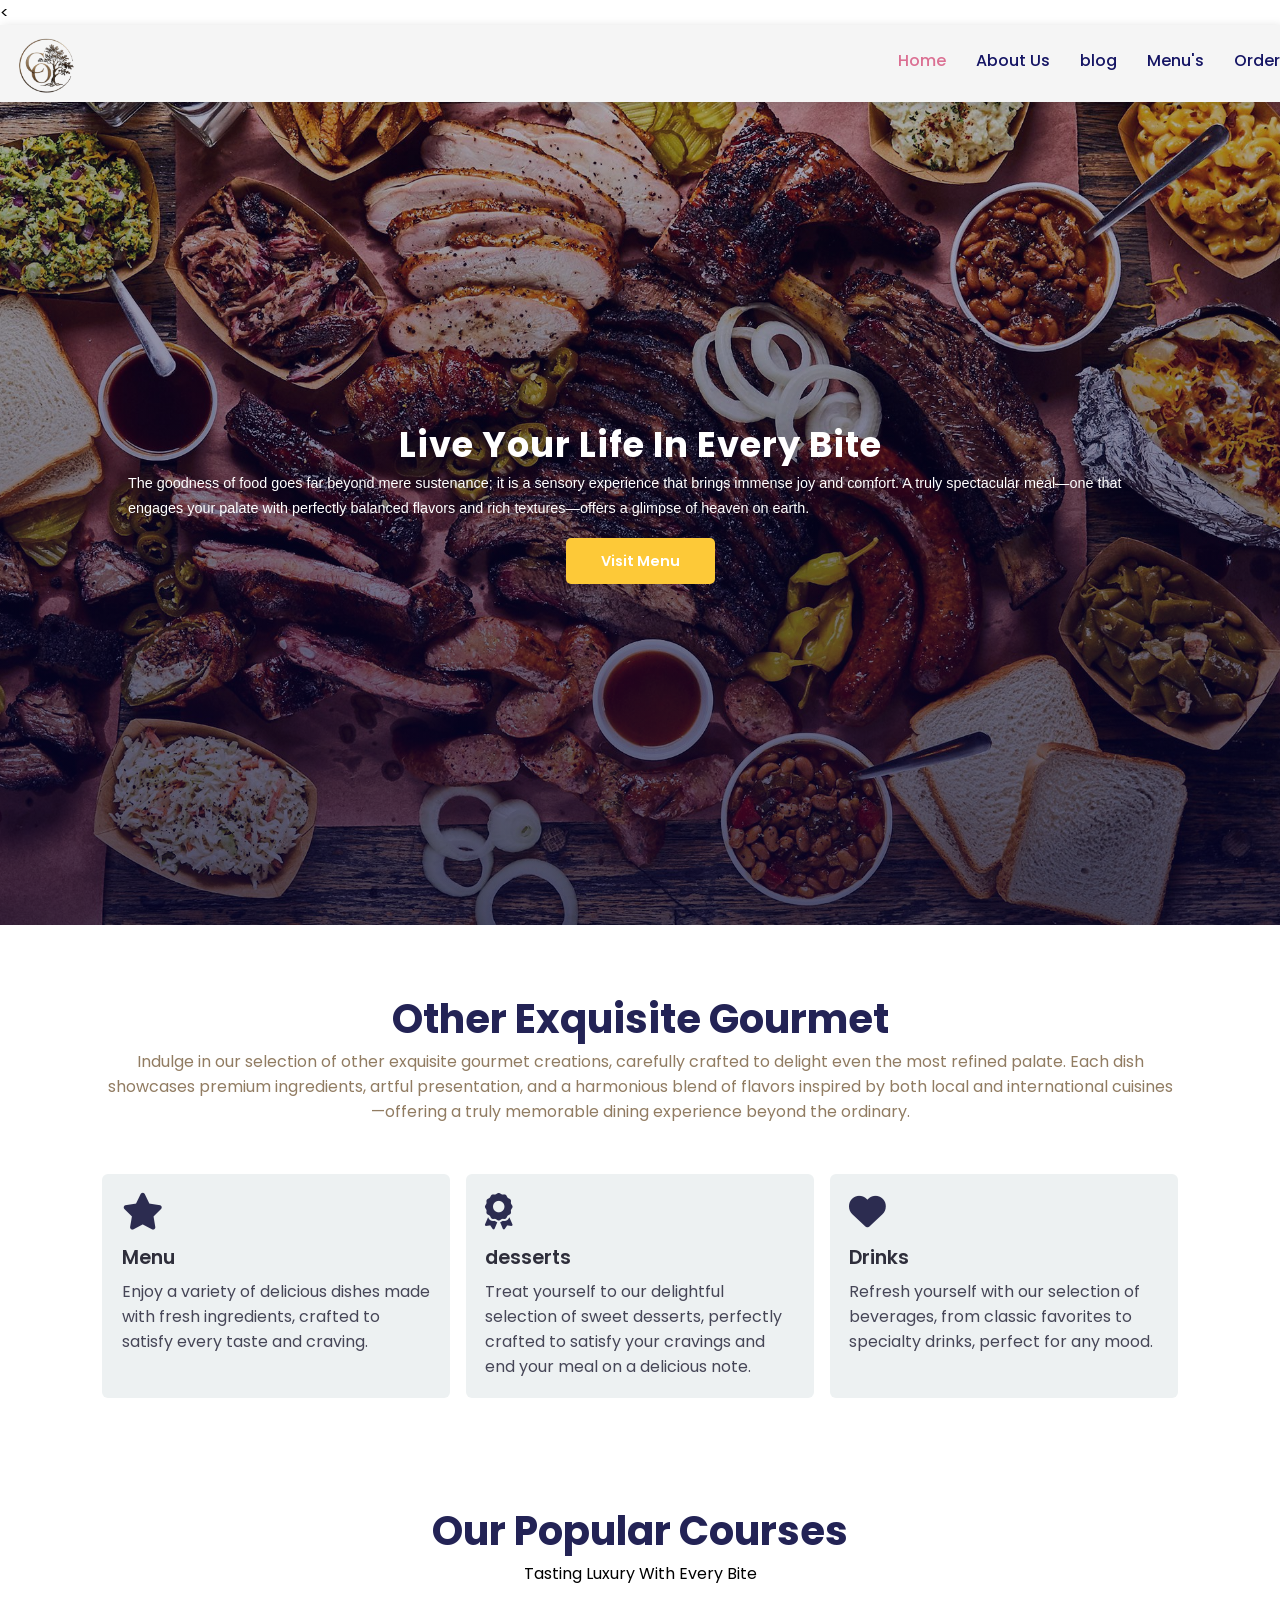
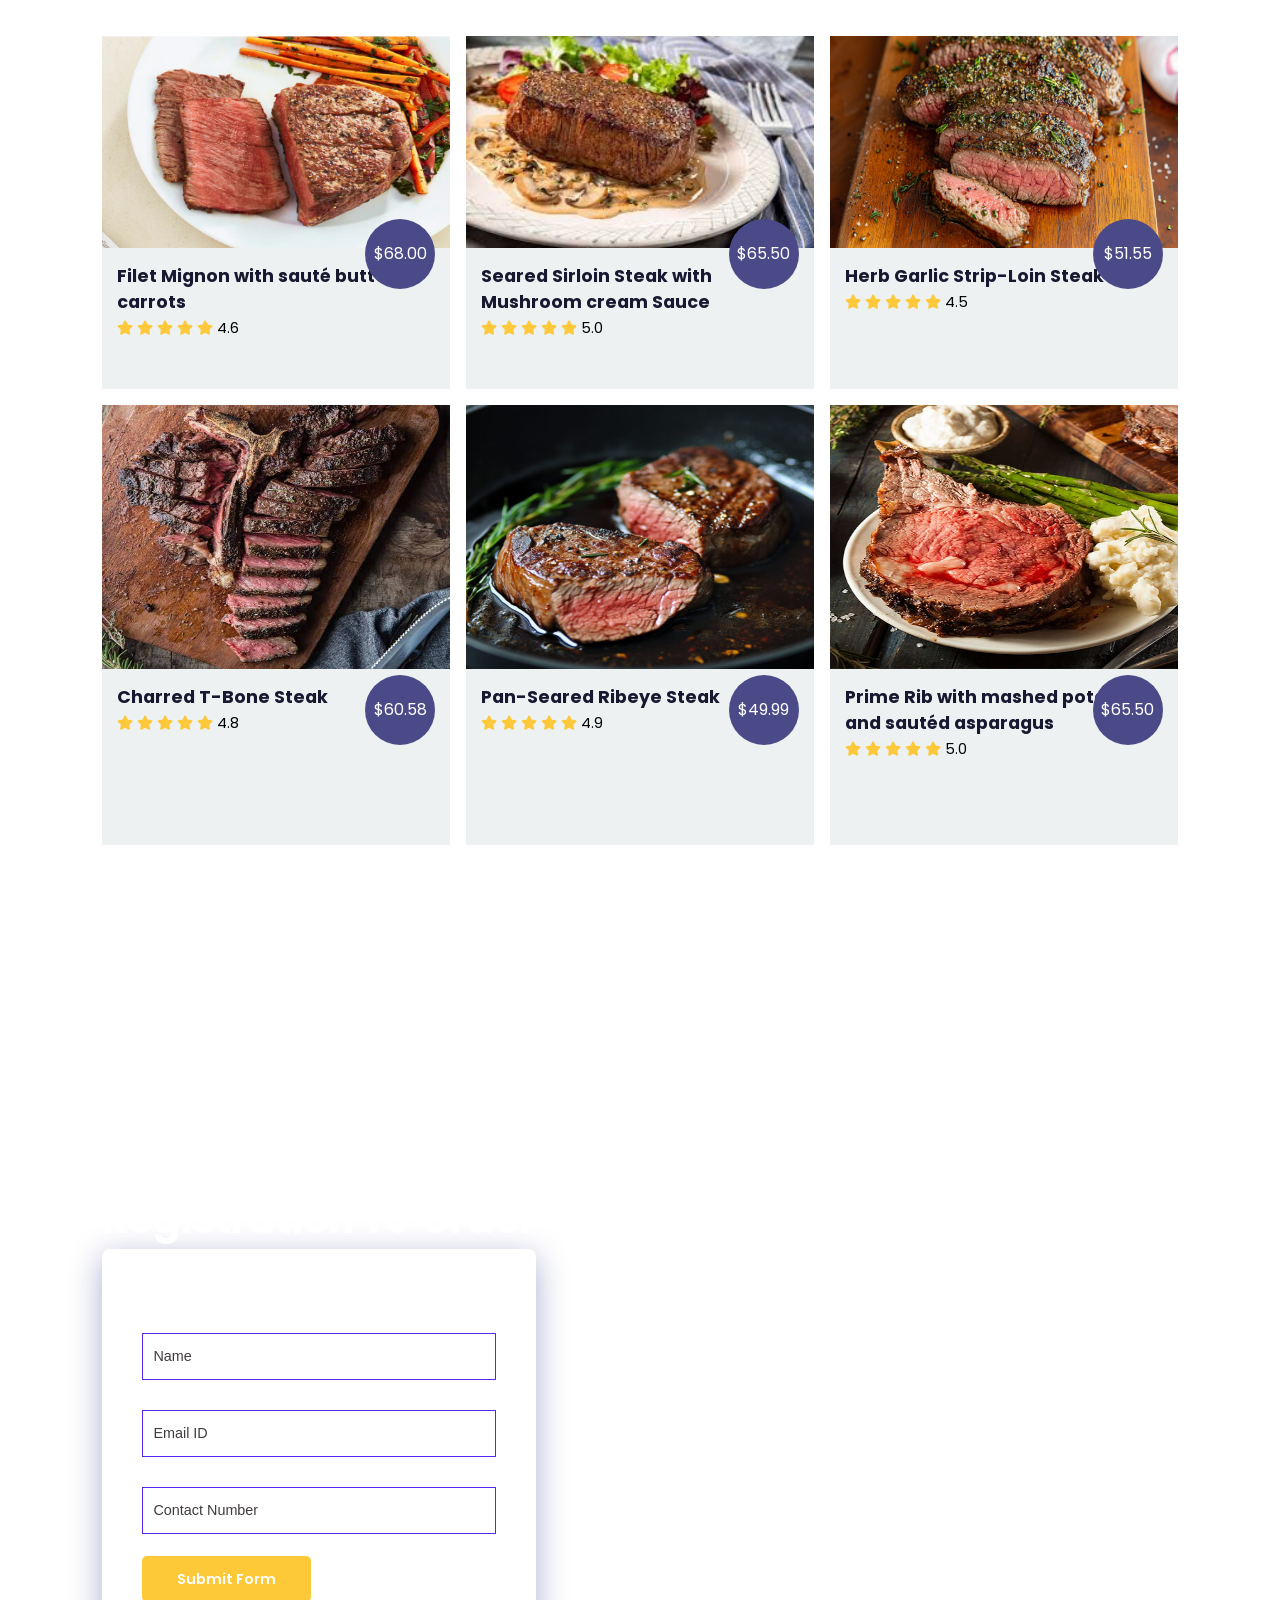
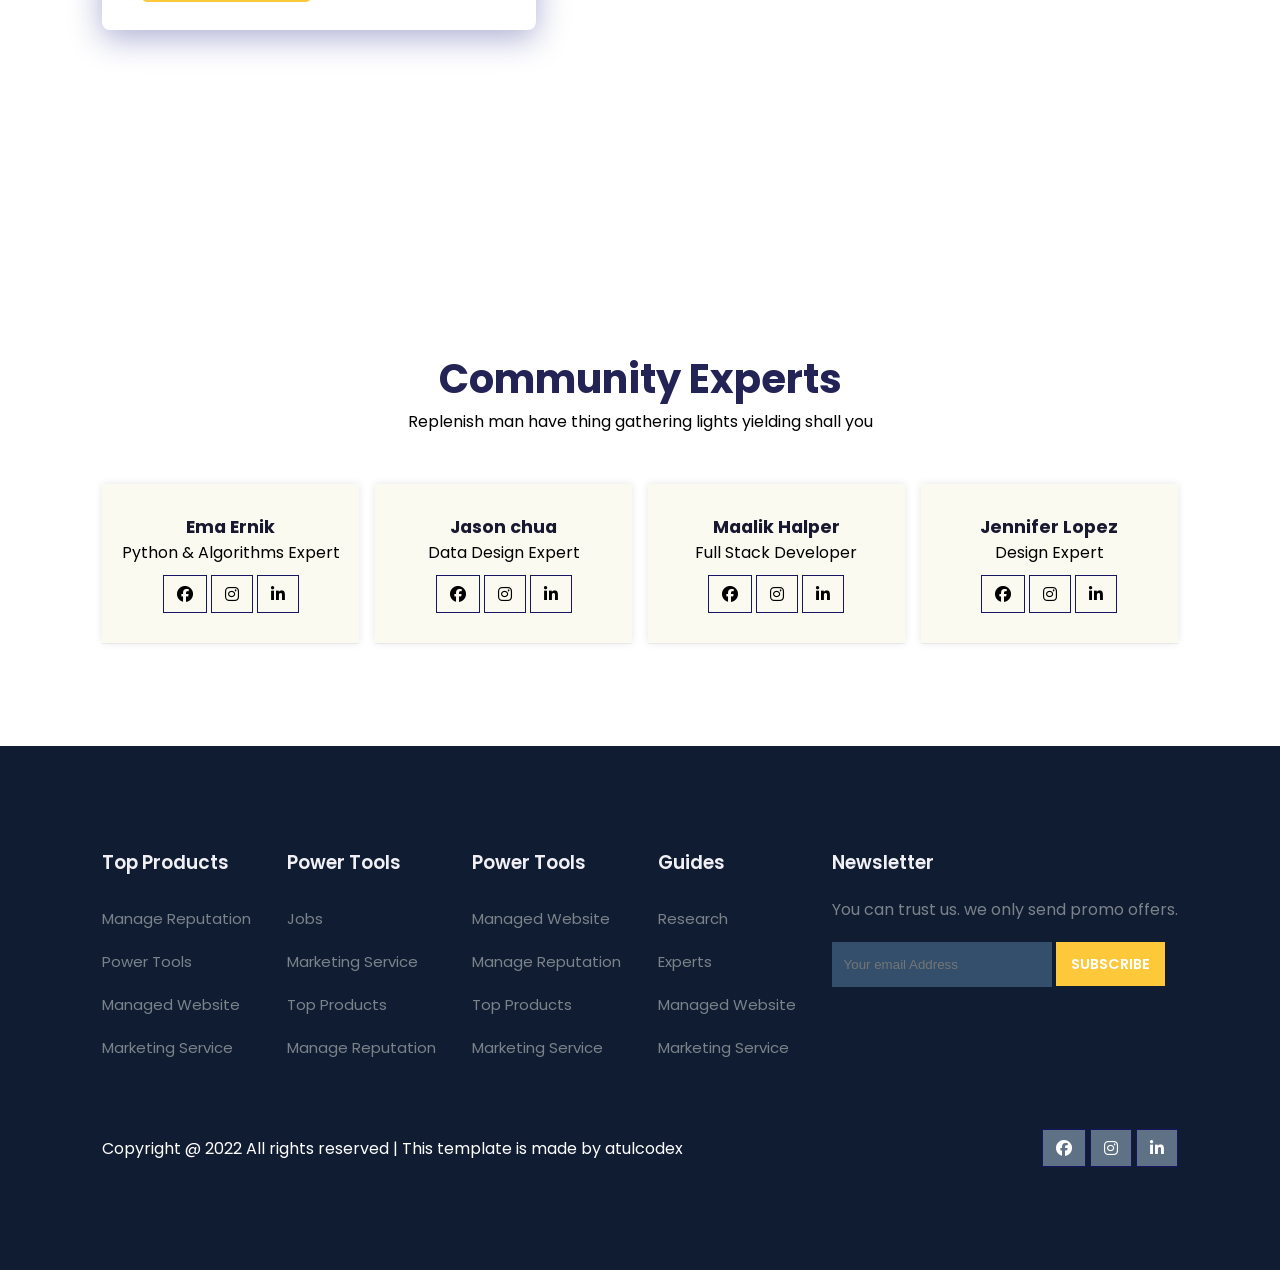
==== index.html @ 333b1bc9 "Add files via upload" ====
<<!DOCTYPE html>
<html lang="en">
<head>
	<meta charset="UTF-8">
	<meta name="viewport" content="width=device-width, initial-scale=1.0">
	<title>Education Website Template</title>

	<!-- font Awesome CDN link -->
	<link rel="stylesheet" href="https://cdnjs.cloudflare.com/ajax/libs/font-awesome/6.1.1/css/all.min.css" />

	<!-- External CSS -->
	<link rel="stylesheet" href="style.css">

	<!-- JQuery CDN link -->
	<script src="https://code.jquery.com/jquery-3.6.0.min.js" integrity="sha256-/xUj+3OJU5yExlq6GSYGSHk7tPXikynS7ogEvDej/m4=" crossorigin="anonymous"></script>
</head>
<body>
	<!-- Navigation start -->
	<header>
	<nav>
		<img src="img/Designer-removebg-preview.png" class="logo" alt="">

		<div class="navigation">
			<ul>
				<i id="menu-close" class="fas fa-times"></i>
				<li><a href="index.html" class="active">Home</a></li>
				<li><a href="aboutus.html">About Us</a></li>
				<li><a href="blog.html">blog</a></li>
				<li><a href="Menu's.html">Menu's</a></li>
				<li><a href="Order.html">Order</a></li>
			</ul>

			<img src="img/menu.png" id="menu-btn" alt="">
		</div>
	</nav>
	<!-- Navigation ends -->
	</header>

	<!-- Hero section starts from here -->
	<section id="home">
		<h2>
			Live Your Life In Every Bite
		</h2>
		<p>
			The goodness of food goes far beyond mere sustenance; it is a sensory experience that brings immense joy and comfort. A truly spectacular meal—one that engages your palate with perfectly balanced flavors and rich textures—offers a glimpse of heaven on earth.
		</p>
		<div class="btn">
			<a href="#" class="yellow">Visit Menu</a>
		</div>
	</section>
	<!-- Hero section ends from here -->


	<!-- Features section starts from here -->
	<section id="features">
		<h1>Other Exquisite Gourmet</h1>
		<p>Indulge in our selection of other exquisite gourmet creations, carefully crafted to delight even the most refined palate. Each dish showcases premium ingredients, artful presentation, and a harmonious blend of flavors inspired by both local and international cuisines—offering a truly memorable dining experience beyond the ordinary.</p>
		

		<div class="fea-base">
			<div class="fea-box">
				<i class="fas fa-star"></i>
				<h3>Menu</h3>
				<p>
					Enjoy a variety of delicious dishes made with fresh ingredients, crafted to satisfy every taste and craving.
				</p>
			</div>

			<div class="fea-box">
				<i class="fas fa-award"></i>
				<h3>desserts</h3>
				<p>
					Treat yourself to our delightful selection of sweet desserts, perfectly crafted to satisfy your cravings and end your meal on a delicious note.
				</p>
			</div>

			<div class="fea-box">
				<i class="fas fa-heart"></i>
				<h3>Drinks</h3>
				<p>
					Refresh yourself with our selection of beverages, from classic favorites to specialty drinks, perfect for any mood.
				</p>
			</div>
		</div>
	</section>
	<!-- Features section ends from here -->


	<!-- Courses section starts from here -->
	<section id="course">
		<h1>Our Popular Courses</h1>
		<p>Tasting Luxury With Every Bite</p>

		<div class="course-box">
			<div class="courses">
				<img src="img/steak-tomahawk-d-optimized.webp" alt="">
				<div class="details">
					
					<h6>Filet Mignon with sauté butter carrots</h6>

					<div class="star">
						<i class="fa-solid fa-star"></i>
						<i class="fa-solid fa-star"></i>
						<i class="fa-solid fa-star"></i>
						<i class="fa-solid fa-star"></i>
						<i class="fa-solid fa-star"></i>

						<span>4.6</span>
					</div>
				</div>
				<div class="cost">$68.00</div>
			</div>

			<div class="courses">
				<img src="img/Seared Sirloin Steak With mushroom Cream Sauce.jpg" alt="">
				<div class="details">
					
					<h6>Seared Sirloin Steak with Mushroom cream Sauce </h6>

					<div class="star">
						<i class="fa-solid fa-star"></i>
						<i class="fa-solid fa-star"></i>
						<i class="fa-solid fa-star"></i>
						<i class="fa-solid fa-star"></i>
						<i class="fa-solid fa-star"></i>

						<span>5.0</span>
					</div>
				</div>
				<div class="cost">$65.50</div>
			</div>

			<div class="courses">
				<img src="img/Herb-Garlic-Strip-Loin-Steaks-1.jpg" alt="">
				<div class="details">
					
					<h6>Herb Garlic Strip-Loin Steak</h6>

					<div class="star">
						<i class="fa-solid fa-star"></i>
						<i class="fa-solid fa-star"></i>
						<i class="fa-solid fa-star"></i>
						<i class="fa-solid fa-star"></i>
						<i class="fa-solid fa-star"></i>

						<span>4.5</span>
					</div>
				</div>
				<div class="cost">$51.55</div>
			</div>

			<div class="courses">
				<img src="img/t bone.jpg" alt="">
				<div class="details">
					
					<h6>Charred T-Bone Steak</h6>

					<div class="star">
						<i class="fa-solid fa-star"></i>
						<i class="fa-solid fa-star"></i>
						<i class="fa-solid fa-star"></i>
						<i class="fa-solid fa-star"></i>
						<i class="fa-solid fa-star"></i>

						<span>4.8</span>
					</div>
				</div>
				<div class="cost">$60.58</div>
			</div>

			<div class="courses">
				<img src="img/Perfect-Pan-Seared-Ribeye-Steak-500x500.jpg" alt="">
				<div class="details">
					
					<h6>Pan-Seared Ribeye Steak</h6>

					<div class="star">
						<i class="fa-solid fa-star"></i>
						<i class="fa-solid fa-star"></i>
						<i class="fa-solid fa-star"></i>
						<i class="fa-solid fa-star"></i>
						<i class="fa-solid fa-star"></i>

						<span>4.9</span>
					</div>
				</div>
				<div class="cost">$49.99</div>
			</div>

			<div class="courses">
				<img src="img/prime-rib.webp" alt="">
				<div class="details">

					<h6>Prime Rib with mashed potato and sautéd asparagus</h6>

					<div class="star">
						<i class="fa-solid fa-star"></i>
						<i class="fa-solid fa-star"></i>
						<i class="fa-solid fa-star"></i>
						<i class="fa-solid fa-star"></i>
						<i class="fa-solid fa-star"></i>

						<span>5.0</span>
					</div>
				</div>
				<div class="cost">$65.50</div>
			</div>
		</div>
	</section>
	<!-- Courses section ends from here -->


	<!-- Registration section starts from here -->
	<section id="registration">
		<div class="reminder">
			<p>Get Delicious Food At Your Doorstep</p>
			<h1>Registration To Order</h1>

			

		<div class="form">
			<h3>Create Your Account</h3>

			<input type="text" placeholder="Name" name="" id="">
			<input type="email" placeholder="Email ID" name="" id="">
			<input type="text" placeholder="Contact Number" name="" id="">

			<div class="btn">
				<a href="#" class="yellow">Submit Form</a>
			</div>
		</div>
	</section>
	<!-- Registration section ends from here -->


	<!-- Experts section starts from here -->
	<section id="experts">
		<h1>Community Experts</h1>
		<p>Replenish man have thing gathering lights yielding shall you</p>
		<div class="expert-box">
			<div class="profile">
				<img src="img/pro1.webp" alt="">
				<h6>Ema Ernik</h6>
				<p>Python & Algorithms Expert</p>
				<div class="pro-links">
					<i class="fab fa-facebook"></i>
					<i class="fab fa-instagram"></i>
					<i class="fab fa-linkedin-in"></i>
				</div>
			</div>

			<div class="profile">
				<img src="img/pro2.webp" alt="">
				<h6>Jason chua</h6>
				<p>Data Design Expert</p>
				<div class="pro-links">
					<i class="fab fa-facebook"></i>
					<i class="fab fa-instagram"></i>
					<i class="fab fa-linkedin-in"></i>
				</div>
			</div>

			<div class="profile">
				<img src="img/pro3.webp" alt="">
				<h6>Maalik Halper</h6>
				<p>Full Stack Developer</p>
				<div class="pro-links">
					<i class="fab fa-facebook"></i>
					<i class="fab fa-instagram"></i>
					<i class="fab fa-linkedin-in"></i>
				</div>
			</div>

			<div class="profile">
				<img src="img/pro4.webp" alt="">
				<h6>Jennifer Lopez</h6>
				<p>Design Expert</p>
				<div class="pro-links">
					<i class="fab fa-facebook"></i>
					<i class="fab fa-instagram"></i>
					<i class="fab fa-linkedin-in"></i>
				</div>
			</div>
		</div>
	</section>
	<!-- Experts section ends from here -->

	<!-- Footer section starts from here -->
	<footer>
		<div class="footer-col">
			<h3>Top Products</h3>
			<li>Manage Reputation</li>
			<li>Power Tools</li>
			<li>Managed Website</li>
			<li>Marketing Service</li>
		</div>

		<div class="footer-col">
			<h3>Power Tools</h3>
			<li>Jobs</li>
			<li>Marketing Service</li>
			<li>Top Products</li>
			<li>Manage Reputation</li>
		</div>

		<div class="footer-col">
			<h3>Power Tools</h3>
			<li>Managed Website</li>
			<li>Manage Reputation</li>
			<li>Top Products</li>
			<li>Marketing Service</li>
		</div>

		<div class="footer-col">
			<h3>Guides</h3>
			<li>Research</li>
			<li>Experts</li>
			<li>Managed Website</li>
			<li>Marketing Service</li>
		</div>

		<div class="footer-col">
			<h3>Newsletter</h3>
			<p>You can trust us. we only send promo offers.</p>

			<div class="subscribe">
				<input type="email" placeholder="Your email Address">
				<a href="#" class="yellow">SUBSCRIBE</a>
			</div>
		</div>

		<div class="copyright">
			<p>
				Copyright @ 2022 All rights reserved | This template is made by <a href="https://atulcodex.com" target="_blank">atulcodex</a>
			</p>
			<div class="pro-links">
				<i class="fab fa-facebook"></i>
				<i class="fab fa-instagram"></i>
				<i class="fab fa-linkedin-in"></i>
			</div>
		</div>
	</footer>
	<!-- Footer section ends from here -->

	<script>
		// Show menu links on burger click
		$('#menu-btn').click(function(){
			$('nav .navigation ul').addClass('active')
		});

		// Hide navbar on click function
		$('#menu-close').click(function(){
			$('nav .navigation ul').removeClass('active')
		});
	</script>
</body>
</html>
---- style.css ----
@import url('https://fonts.googleapis.com/css2?family=Inter:wght@100;200;300;400;500&family=Poppins:ital,wght@0,100;0,200;0,300;0,400;0,500;0,600;0,700;0,800;0,900;1,700;1,800;1,900&display=swap');

*
{
	margin: 0;
	padding: 0;
	box-sizing: border-box;
}

body
{
	font-family: 'Poppins', sans-serif;
}

h1
{
	font-size: 2.5rem;
	font-weight: 700;
	color: rgb(35, 35, 85);
}

span
{
	font-size: .9rem;
}

h6
{
	font-size: 1.1rem;
	color: rgb(24, 24, 49);
}


/*------------- Navigation style start ------------*/
nav
{
	position: fixed;
	width: 100%;
	background-color: whitesmoke;
	display: flex;
	justify-content: space-between;
	align-items: center;
	padding-bottom: 0.5%;
	box-shadow: 2px 2px 10px rgba(0, 0, 0, 0.15);
	z-index: 1;
}

nav .logo
{
	width: 90px;
	cursor: pointer;
}

nav .navigation
{
	display: flex;
}

#menu-btn
{
	width: 30px;
	height: 30px;
	display: none;
}

#menu-close
{
	display: none;
}

nav .navigation ul
{
	display: flex;
	justify-content: flex-end;
	align-items: center;
}

nav .navigation ul li
{
	list-style: none;
	margin-left: 30px;
}

nav .navigation ul li a
{
	text-decoration: none;
	color: rgb(21, 21, 100);
	font-size: 16px;
	font-weight: 500;
	transition: 0.3s ease;
}

nav .navigation ul li a.active,
nav .navigation ul li a:hover
{
	color: palevioletred;

}
/*------------- Navigation style end ------------*/



/*------------- Hero section styling start --------------*/
#home
{
	background-image: linear-gradient(rgba(9, 5, 54, 0.3), rgba(5,4,46,0.7)), url("img/gettyimages-1273516682.jpg");
	height: 100vh;
	background-size: cover;
	background-position: center center;
	display: flex;
	flex-direction: column;
	justify-content: center;
	align-items: center;
	text-align: center;
	padding-top: 40px;
}

#home h2
{
	color: #fff;
	font-size: 2.2rem;
	letter-spacing: 1px;
}

#home p
{
	width: 80%;
	color: #fff;
	font-size: 0.9rem;
	line-height: 25px;
	font-family:Arial, Helvetica, sans-serif ;
	text-align: left;
	
	
}

#home .btn
{
	margin-top: 30px;
}

#home a
{
	text-decoration: none;
	font-size: 0.9rem;
	padding: 13px 35px;
	background-color: #fff;
	font-weight: 600;
	border-radius: 5px;
}

#home a.blue
{
	color: #fff;
	background: rgb(21, 21, 100);
	transition: 0.3s ease;
}

#home a.blue:hover
{
	color: rgb(21, 21, 100);
	background: #fff;
}

#home a.yellow
{
	color: #fff;
	background: #fdc938;
	transition: 0.3s ease;
}

#home a.yellow:hover
{
	color: rgb(21, 21, 100);
	background: #fff;
}
/*------------- Hero section styling end --------------*/


/*------------- Features section styling start -------------*/
#features
{
	padding: 5vw 8vw 0 8vw;
	text-align: center;
	color: rgb(145, 124, 98);
}

#features .fea-base
{
	display: grid;
	grid-template-columns: repeat(auto-fit, minmax(320px, 1fr));
	grid-gap: 1rem;
	margin-top: 50px;
}

#features .fea-box
{
	background: #edf1f2;
	text-align: start;
	padding: 1.2rem;
	border-radius: 6px;
}

#features .fea-box i
{
	font-size: 2.3rem;
	color: rgb(44, 44, 80);
}

#features .fea-box h3
{
	font-size: 1.2rem;
	font-weight: 600;
	color: rgb(46, 46, 59);
	padding: 13px 0 7px 0;
}

#features .fea-box p
{
	font-size: 1rem;
	font-weight: 400;
	color: rgb(70, 70, 87);
}
/*------------- Features section styling end -------------*/


/*------------- Courses section styling start ------------*/
#course
{
	padding: 8vw 8vw 8vw 8vw;
	text-align: center;
}

#course .course-box
{
	display: grid;
	grid-template-columns: repeat(auto-fit, minmax(320px, 1fr));
	grid-gap: 1rem;
	margin-top: 50px;
}

#course .courses
{
	text-align: start;
	background: #edf1f2;
	height: 100%;
	position: relative;
}

#course .courses img
{
	width: 100%;
	height: 60%;
	background-size: cover;
	background-position: center;
}

#course .courses .details
{
	padding: 15px 15px 0 15px;
}

#course .courses .details i
{
	color: #fdc93b;
	font-size: .9rem;
}

#course .courses .cost
{
	background-color: rgb(74, 74, 136);
	color: #fff;
	line-height: 70px;
	width: 70px;
	height: 70px;
	text-align: center;
	border-radius: 50%;
	position: absolute;
	right: 15px;
	bottom: 100px;
}
/*------------- Courses section styling end ------------*/


/*------------- Registration section styling start ----------*/
#registration
{
	padding:  6vw 8vw 6vw 8vw;
	background-image: linear-gradient(rgb(108, 53, 53)), rgb(219, 117, 117) ),url("img/signup.jpg");
	width: 100%;
	height: 100%;
	background-size: cover;
	background-position: center;
	display: flex;
	justify-content: space-between;
	align-items: center;
}

#registration .reminder, #registration .reminder h1
{
	color: #fff;
}

#registration .reminder .time
{
	display: flex;
	margin-top: 40px;
}

#registration .reminder .time .date
{
	text-align: center;
	padding: 13px 33px;
	background: rgba(255, 255, 255, 0.25);
	backdrop-filter: blur(4px);
	box-shadow: 0 8px 32px 0 rgba(31, 38, 135, 0.37);
	border-radius: 10px;
	margin: 0 5px 10px 5px;
	border: 1px solid rgba(255, 255, 255, 0.18);
	font-size: 1.1rem;
	font-weight: 600;
}

#registration .form
{
	background: #fff;
	border-radius: 8px;
	display: flex;
	flex-direction: column;
	padding: 40px;
	box-shadow: 0 8px 32px 0 rgba(31, 38, 135, 0.37);
}

#registration .form input
{
	margin: 15px 0;
	padding: 15px 10px;
	border: 1px solid rgb(84, 40, 241);
	outline: none;
}

#registration .form input::placeholder
{
	color: #413c3c;
	font-weight: 500;
	font-size: 0.9rem;
}

#registration .form .btn
{
	margin-top: 20px;
}

#registration .form a.yellow
{
	text-decoration: none;
	font-size: 0.9rem;
	padding: 13px 35px;
	background-color: #fff;
	font-weight: 600;
	border-radius: 5px;
	color: #fff;
	background: #fdc938;
	transition: 0.3s ease;
}

#registration .form a.yellow:hover
{
	color: rgb(21, 21, 100);
	background: #fff;
}
/*------------- Registration section styling end ----------*/



/*------------- Experts section styling starts ----------*/
#experts
{
	padding: 8vw 8vw 8vw 8vw;
	text-align: center;
}

#experts .expert-box
{
	display: grid;
	grid-template-columns: repeat(auto-fit, minmax(250px, 1fr));
	grid-gap: 1rem;
	margin-top: 50px;
}

#experts .expert-box .profile
{
	background: #fafaf1;
	padding: 30px 10px;
	box-shadow: rgba(17, 17, 26, 0.05) 0px 1px 0px, rgba(17, 17, 26, 0.1) 0px 0px 8px;
}

#experts .expert-box .profile:hover
{
	box-shadow: rgba(0, 0, 0, 0.1) 0px 10px 50px;
}

.pro-links
{
	margin-top: 10px;
}

.pro-links i
{
	padding: 10px 13px;
	border: 1px solid rgb(21, 21, 100);
	cursor: pointer;
	transition: 0.3s ease;
}

.pro-links i:hover
{
	background: rgb(21, 21, 100);
	color: #fff;
}
/*------------- Experts section styling ends ----------*/



/*------------- Footer section styling starts ------------*/
footer
{
	padding: 8vw;
	background-color: #101c32;
	display: flex;
	justify-content: space-between;
	align-items: flex-start;
	flex-wrap: wrap;
}

footer .footer-col
{
	padding-bottom: 40px;
}

footer h3
{
	color: rgb(241, 240, 245);
	font-weight: 600;
	padding-bottom: 20px;
}

footer li
{
	list-style: none;
	color: #7b838a;
	padding: 10px 0;
	font-size: 15px;
	cursor: pointer;
	transition: 0.3s ease;
}

footer li:hover
{
	color: rgb(241, 240, 245);
}

footer p
{
	color: #7b838a;
}

footer .subscribe
{
	margin-top: 20px;
}

footer input
{
	width: 220px;
	padding: 15px 12px;
	background: #334F6C;
	border: none;
	outline: none;
	color: #fff;
}

footer .subscribe a
{
	text-decoration: none;
	font-size: 0.9rem;
	padding: 12px 15px;
	background-color: #fff;
	font-weight: 600;
}

footer .subscribe a.yellow
{
	color: #fff;
	background: #fdc93b;
	transition: 0.3s ease;
}

footer .subscribe a.yellow:hover
{
	color: rgb(21, 21, 100);
	background: #fff;
}

footer .copyright
{
	margin-top: 20px;
	width: 100%;
	display: flex;
	justify-content: space-between;
	align-items: center;
	flex-wrap: wrap;
}

footer .copyright p, footer .copyright p > a
{
	color: #fff;
	text-decoration: none;
}

footer .copyright .pro-links
{
	margin-top: 0px;
}

footer .copyright .pro-links i
{
	background-color: #5f7185;
	color: #fff;
}

footer .copyright .pro-links i:hover
{
	background: #fdc93b;
	color: #2c2c2c;
}
/*------------- Footer section styling ends ------------*/



/*---------------------------------------------------------*/
/*-------------------- Ipad screen styling ----------------*/
/*---------------------------------------------------------*/
@media screen and (max-width: 789px)
{
	nav
	{
		padding: 15px 20px;
	}

	nav img
	{
		width: 130px;
	}

	#menu-btn
	{
		display: initial;
	}

	#menu-close
	{
		display: initial;
		font-size: 1.6rem;
		color: #fff;
		padding: 30px 0 20px 20px;
	}

	nav .navigation ul
	{
		position: absolute;
		top: 0;
		right: -220px;
		display: flex;
		flex-direction: column;
		justify-content: flex-start;
		align-items: flex-start;
		width: 220px;
		height: 100vh;
		background: rgba(17, 20, 104, 0.45);
		backdrop-filter: blur(4.5px);
		border: 1px solid rgba(255, 255, 255, 0.18);
		transition: 0.3s ease-in;
	}

	nav .navigation ul.active
	{
		right: 0;
	}

	nav .navigation ul li
	{
		padding: 20px 0 20px 40px;
		margin-left: 0;
	}

	nav .navigation ul li a
	{
		color: #fff;
	}

	#home
	{
		padding: 0px;
	}

	#home p
	{
		width: 90%;
	}

	#features
	{
		padding: 8vw 4vw 0 4vw;
	}

	#course
	{
		padding: 8vw 4vw 8vw 4vw;
	}

	#registration
	{
		padding: 6vw 4vw 6vw 4vw;
		gap: 2.2rem;
	}

	#registration .reminder .time
	{
		display: flex;
		justify-content: space-between;
		flex-wrap: wrap;
		margin-top: 40px;
	}

	#experts
	{
		padding: 8vw 4vw 6vw 4vw;
	}

	footer .copyright .pro-links
	{
		margin-top: 20px;
	}
}


@media screen and (max-width: 475px)
{
	#registration
	{
		flex-direction: column;
	}

	.reminder p, .reminder h1
	{
		text-align: center;
	}

	.reminder h1
	{
		font-size: 1.8rem;
	}

	#registration .reminder .time
	{
		justify-content: space-evenly;
		margin-top: 20px;
	}
}
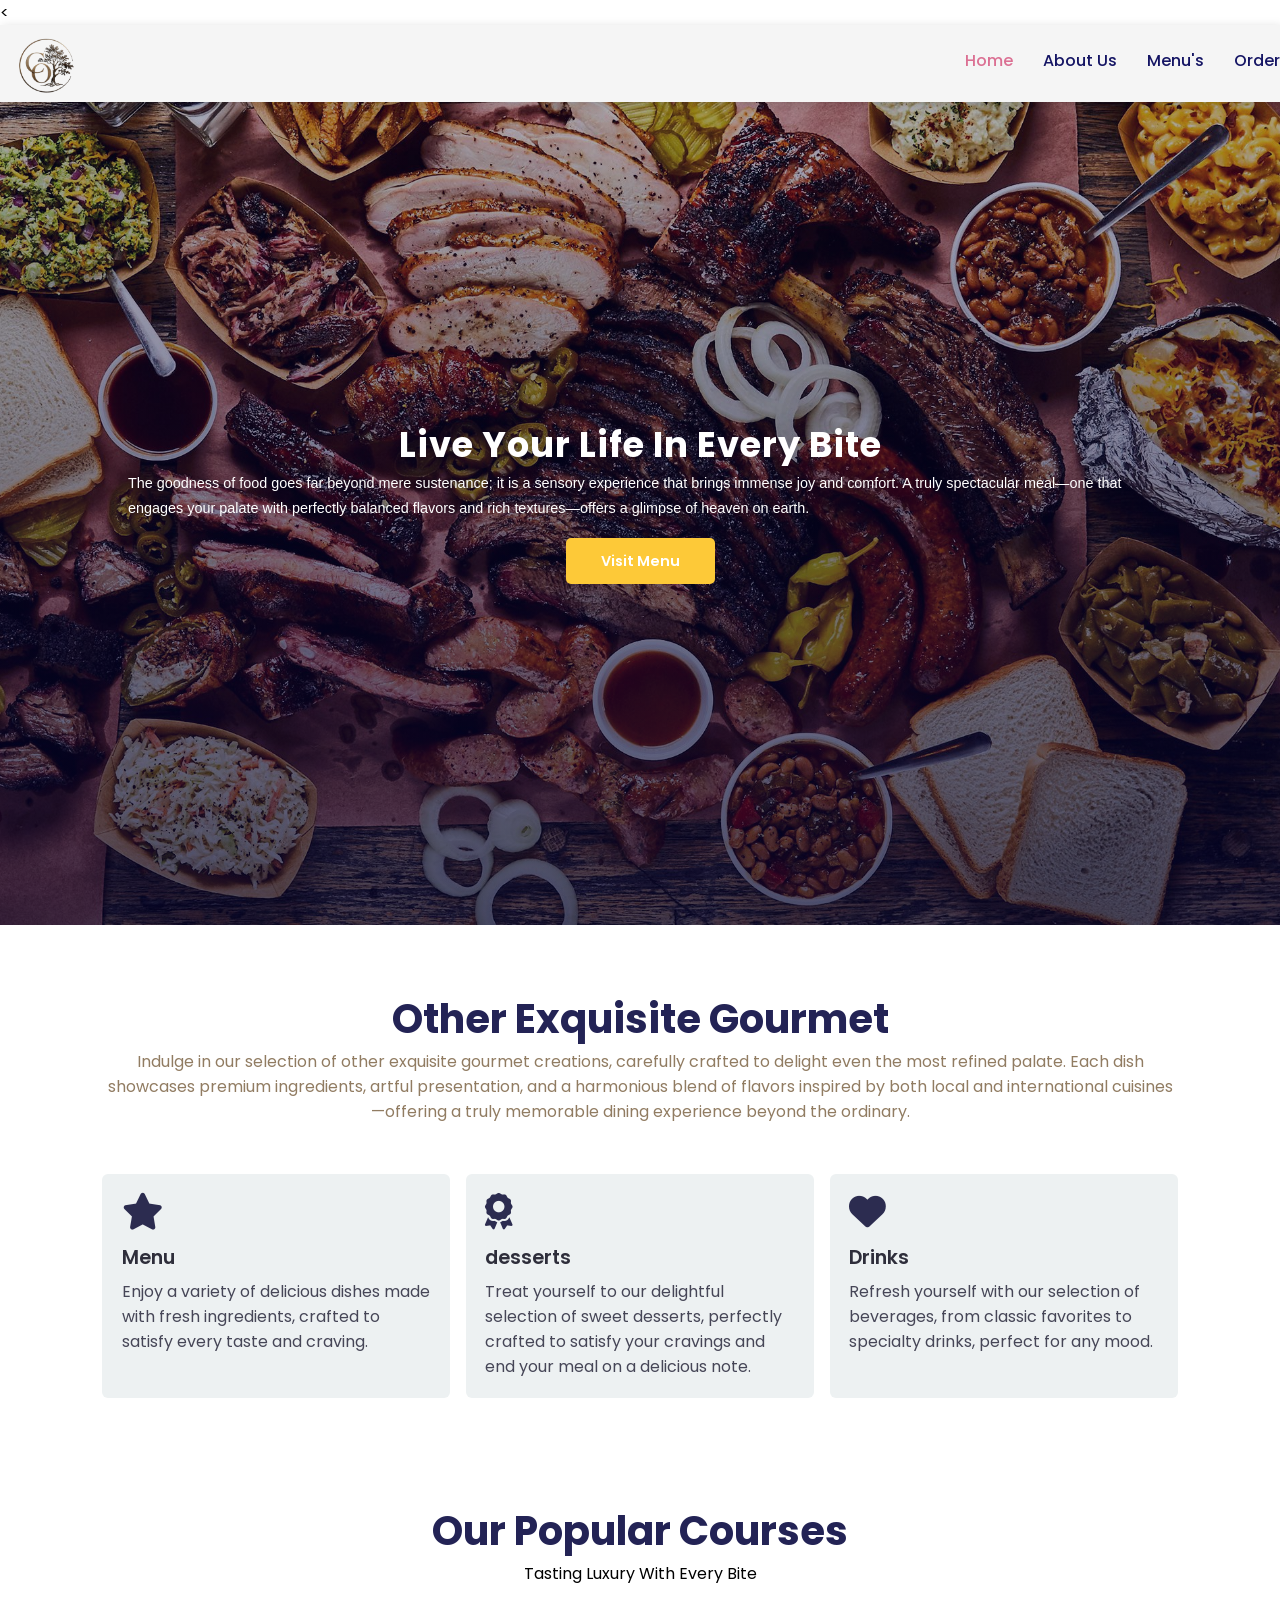
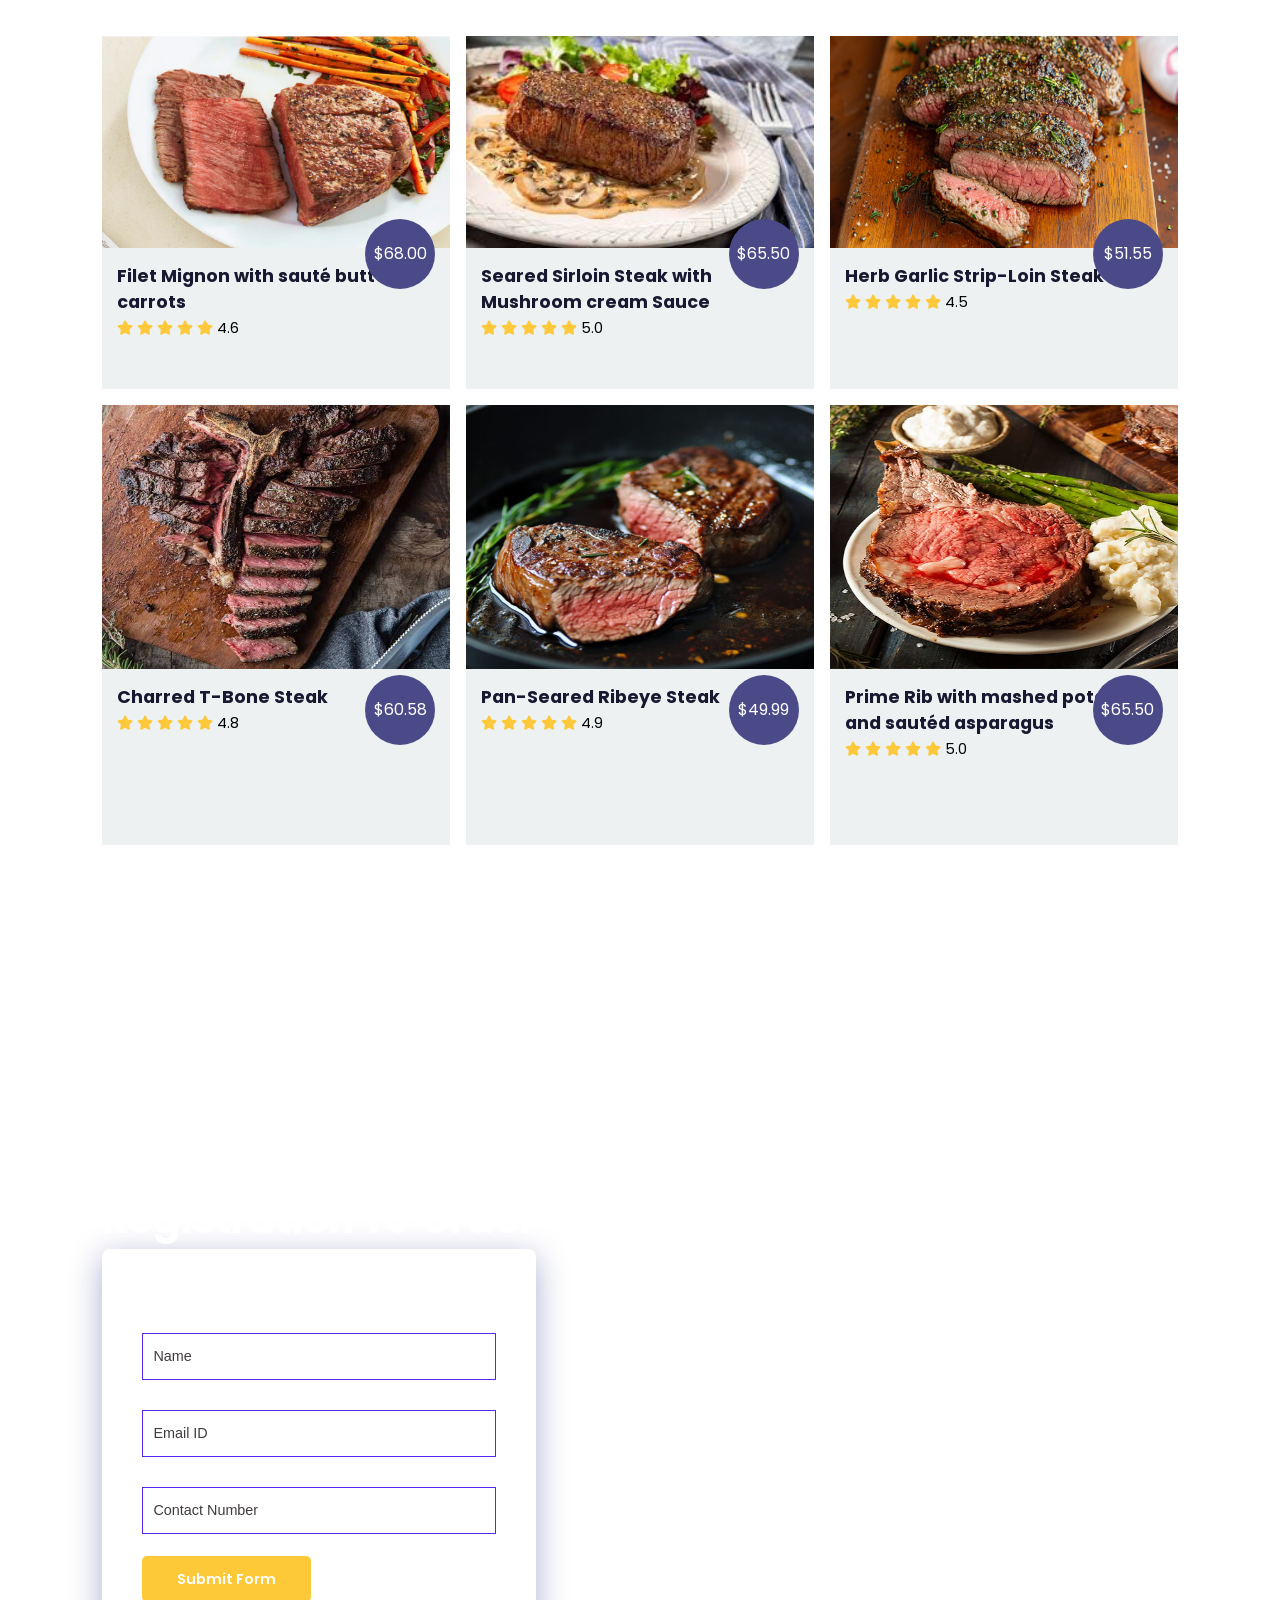
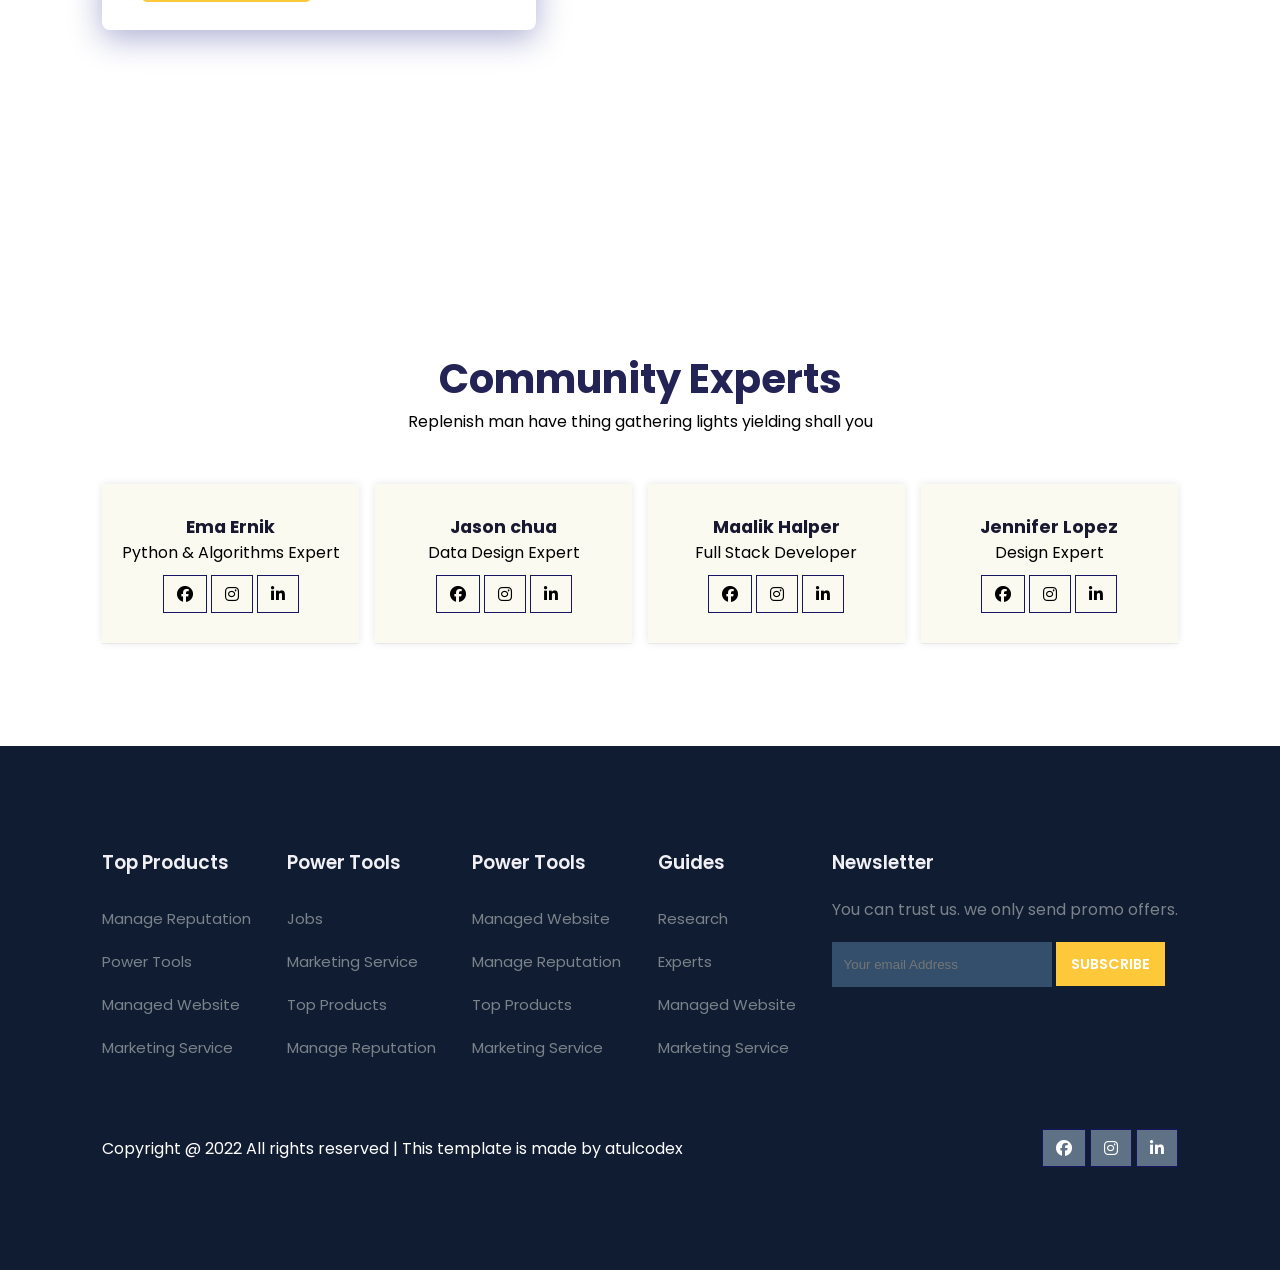
==== commit 012910b7: "Update index.html" ====
--- a/index.html
+++ b/index.html
@@ -25,9 +25,9 @@
 				<i id="menu-close" class="fas fa-times"></i>
 				<li><a href="index.html" class="active">Home</a></li>
 				<li><a href="aboutus.html">About Us</a></li>
-				<li><a href="blog.html">blog</a></li>
-				<li><a href="Menu's.html">Menu's</a></li>
-				<li><a href="Order.html">Order</a></li>
+				
+				<li><a href="menu's.html">Menu's</a></li>
+				<li><a href="contact us.html">Order</a></li>
 			</ul>
 
 			<img src="img/menu.png" id="menu-btn" alt="">
@@ -354,4 +354,4 @@
 		});
 	</script>
 </body>
-</html>+</html>
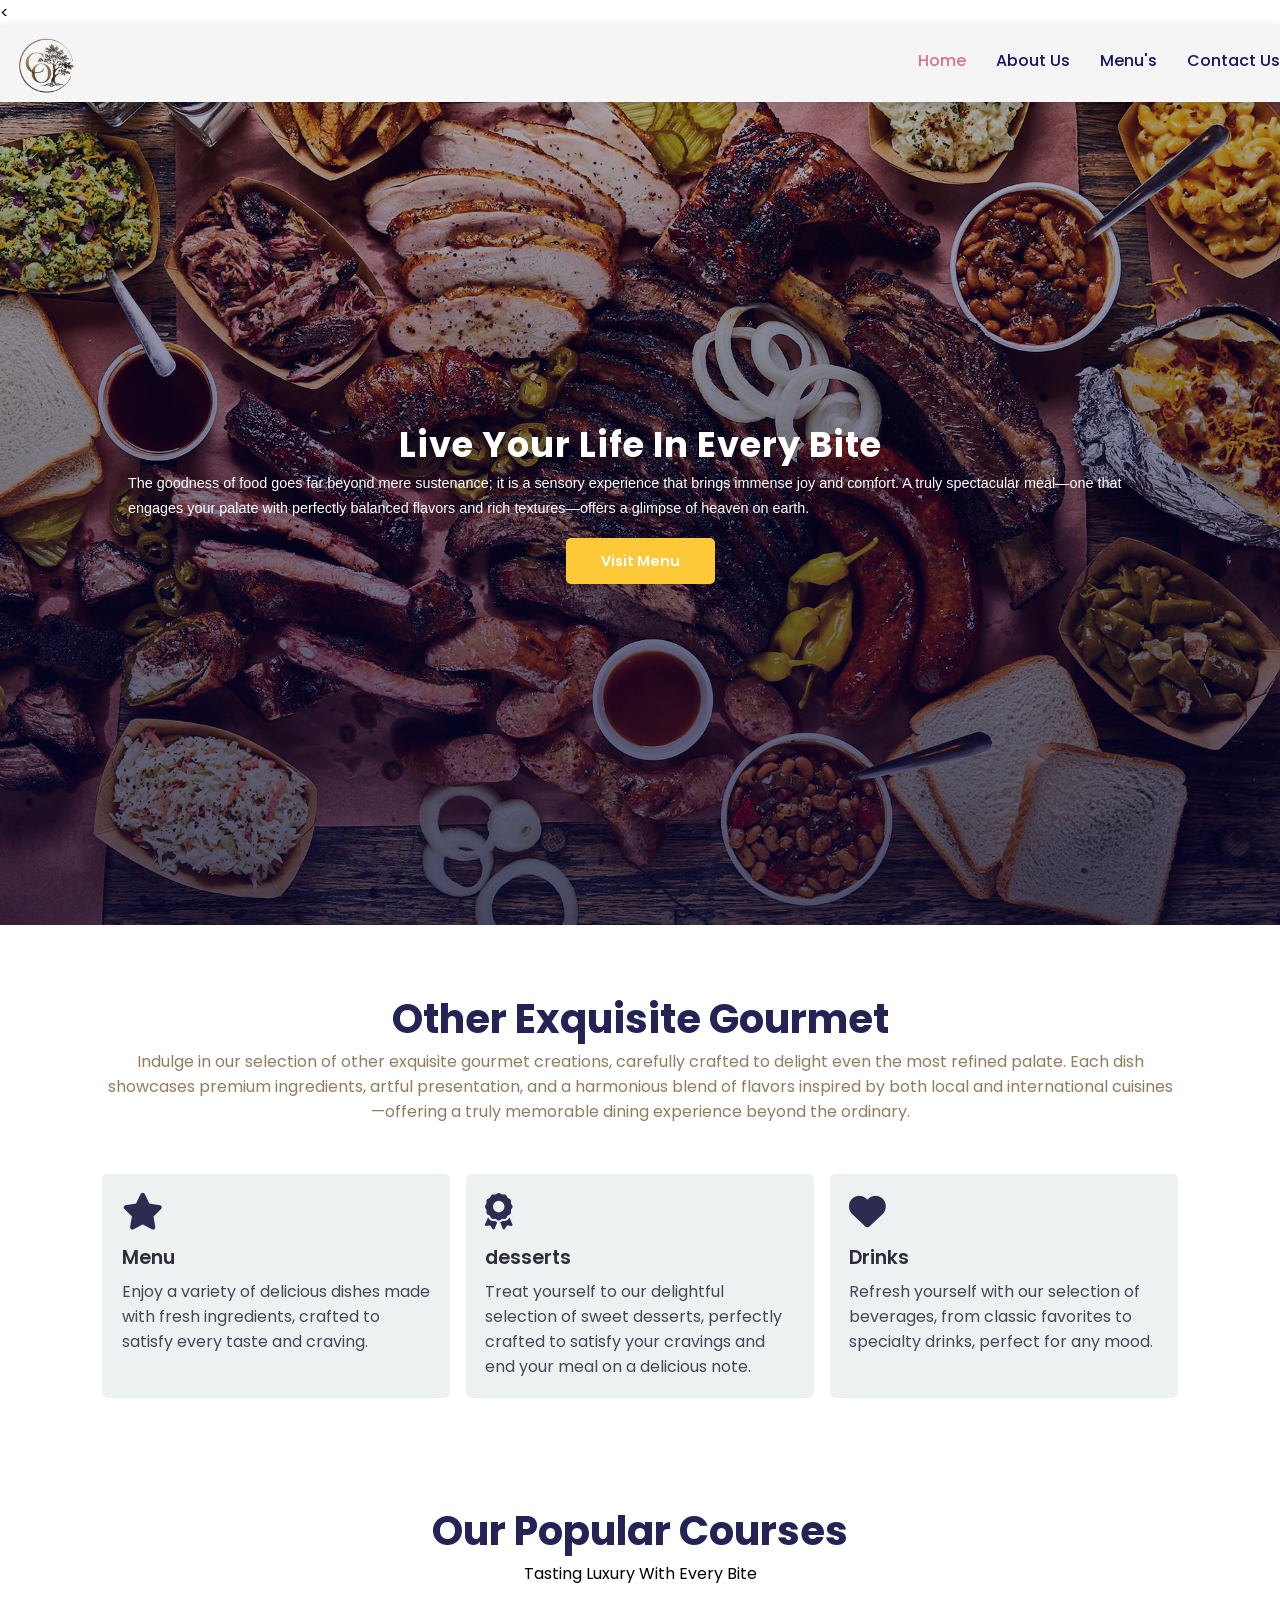
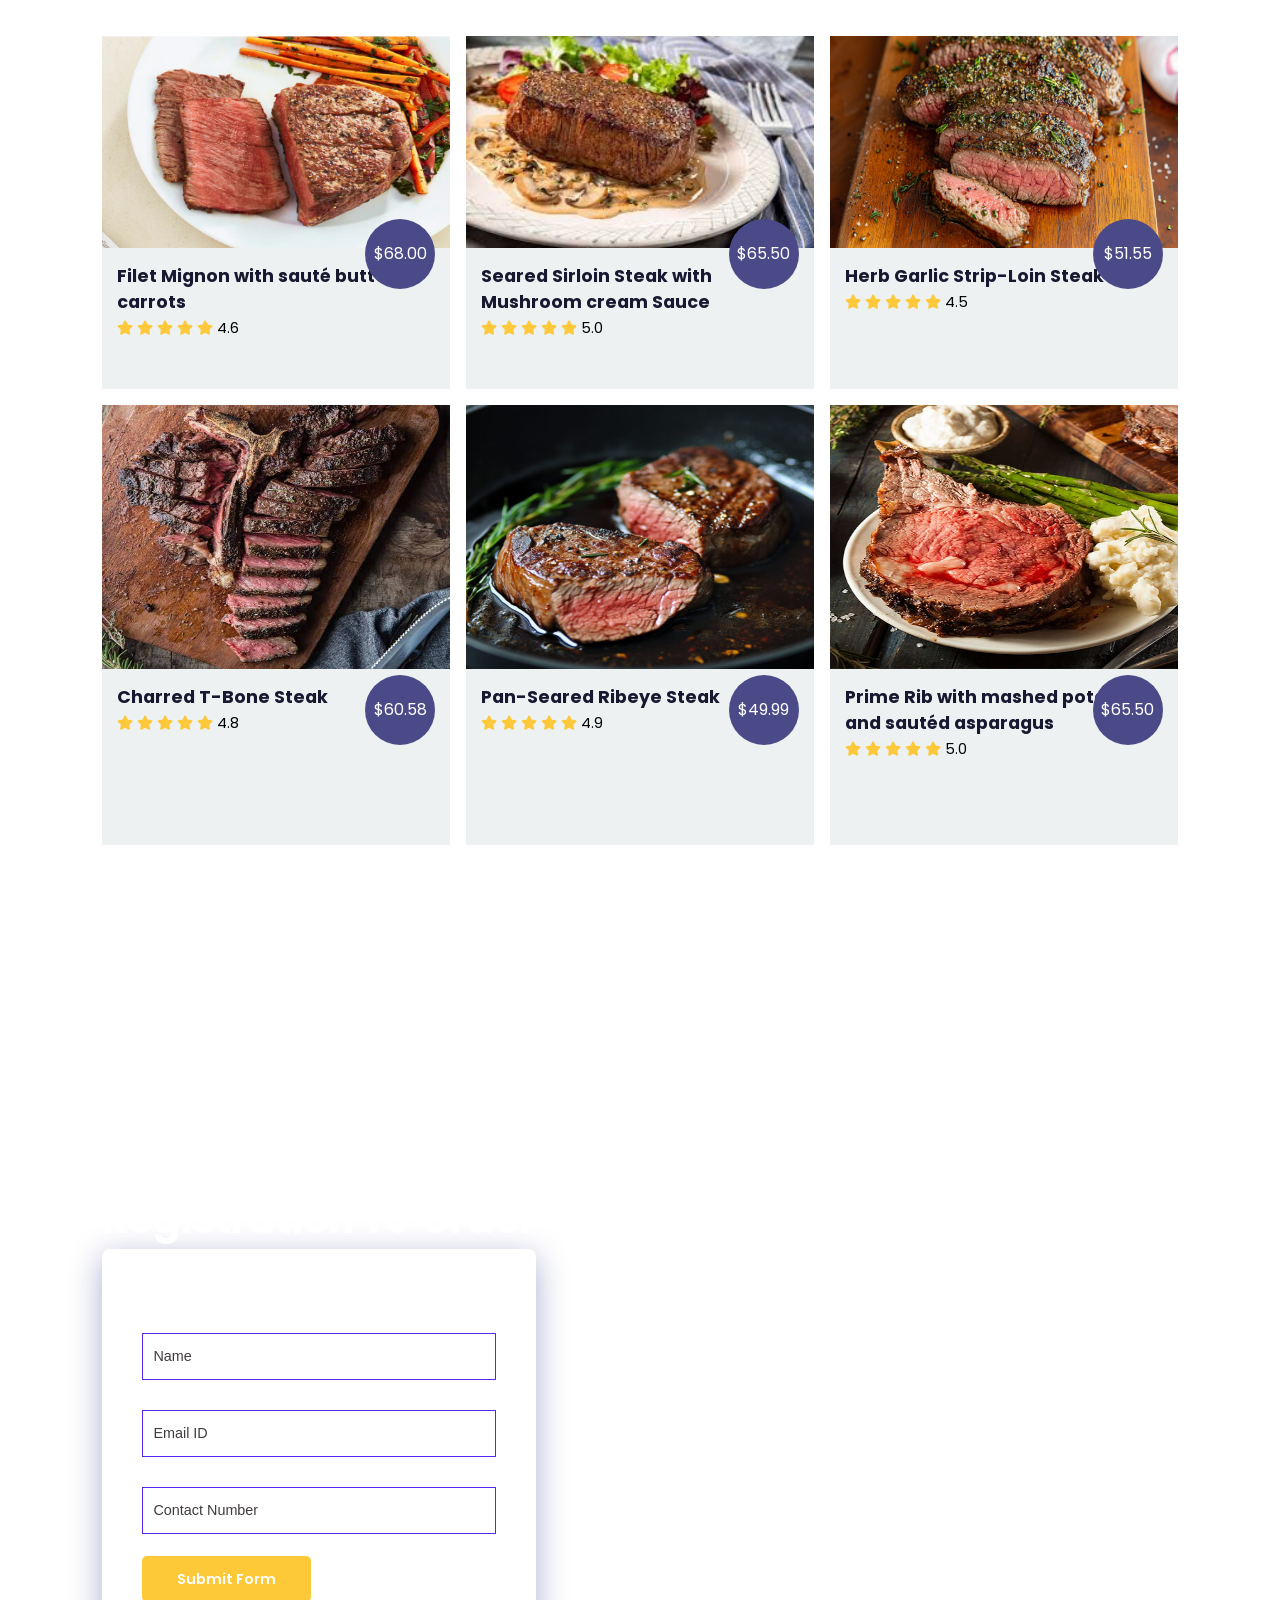
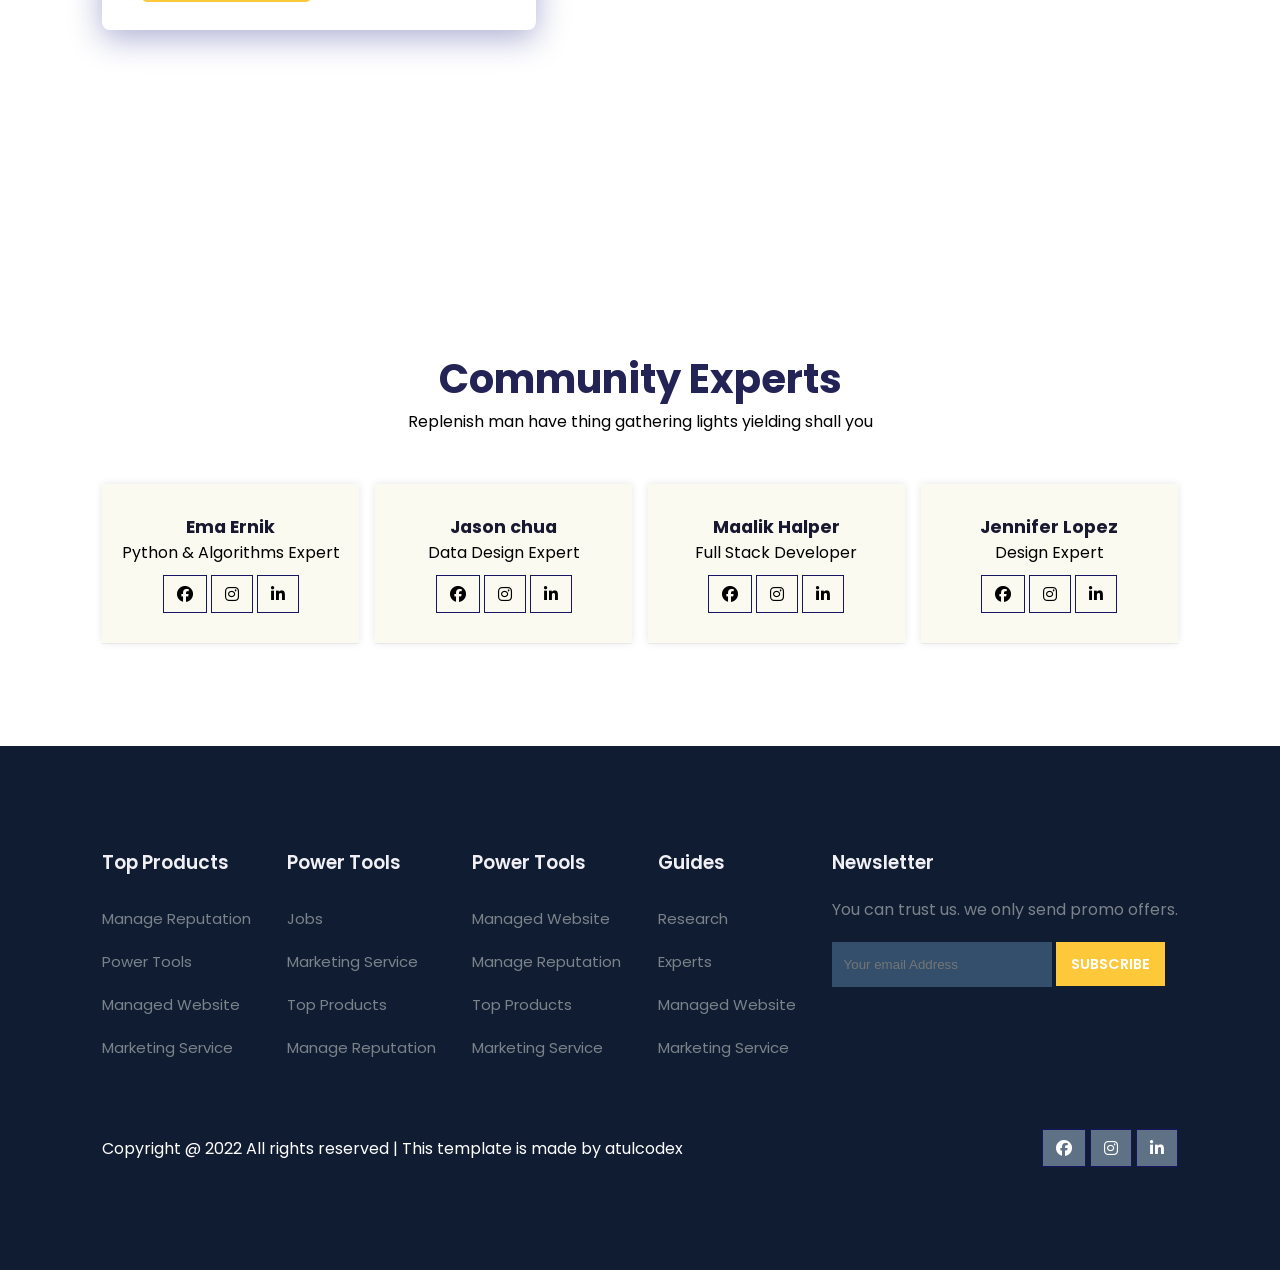
==== commit 9ba60e54: "Update index.html" ====
--- a/index.html
+++ b/index.html
@@ -27,7 +27,7 @@
 				<li><a href="aboutus.html">About Us</a></li>
 				
 				<li><a href="menu's.html">Menu's</a></li>
-				<li><a href="contact us.html">Order</a></li>
+				<li><a href="contactus.html">Contact Us</a></li>
 			</ul>
 
 			<img src="img/menu.png" id="menu-btn" alt="">
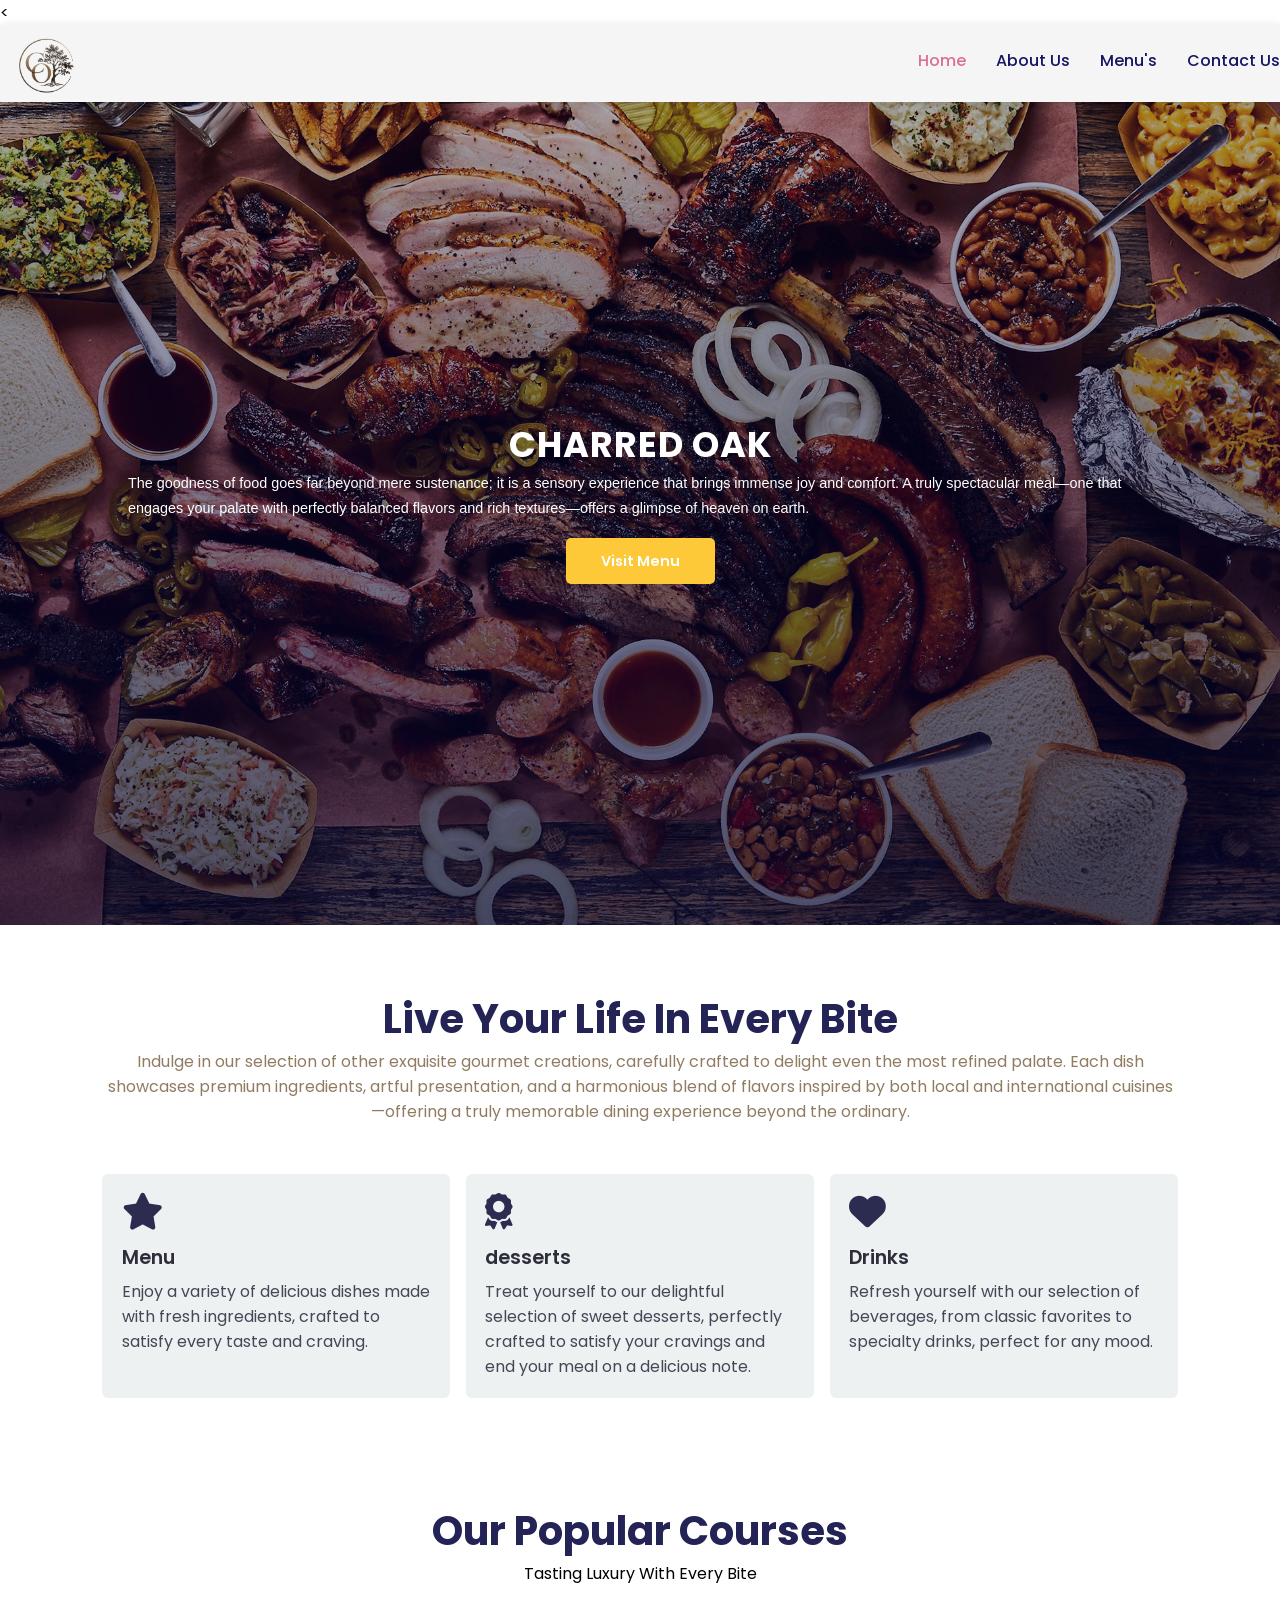
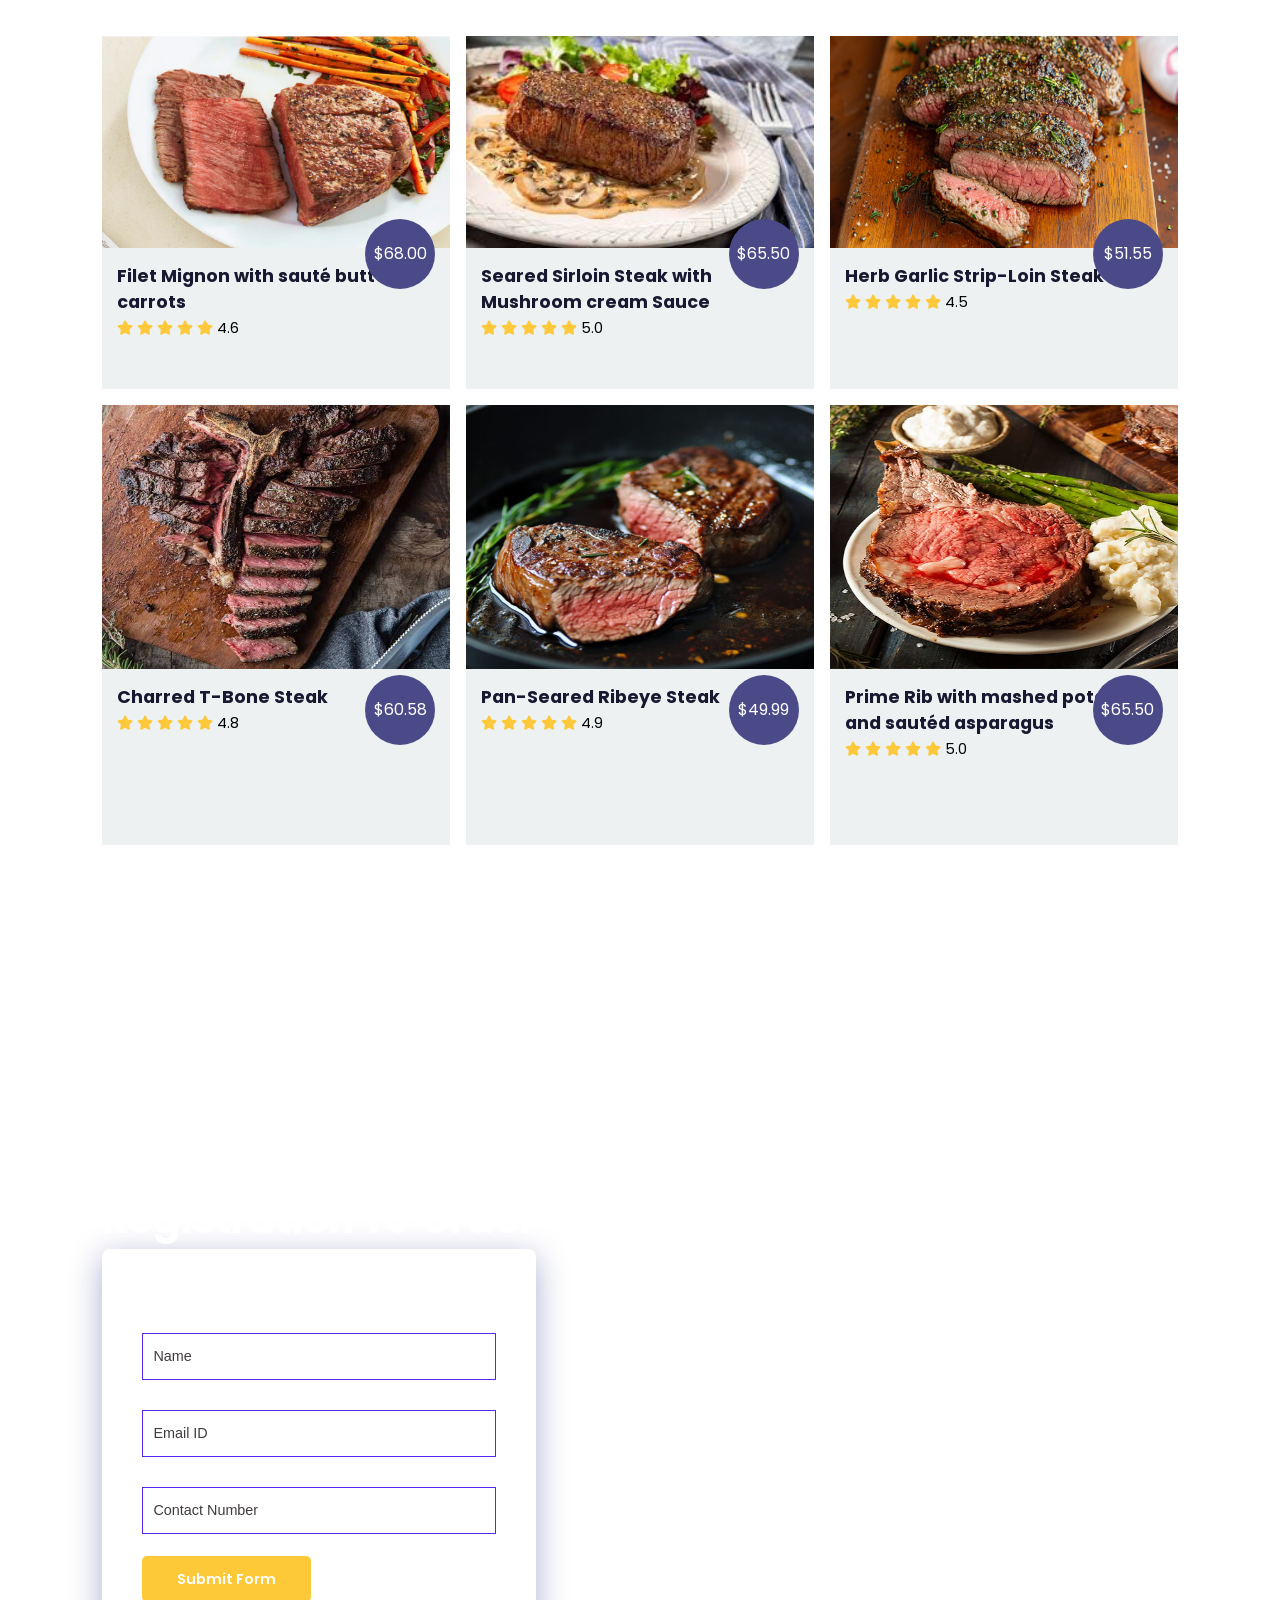
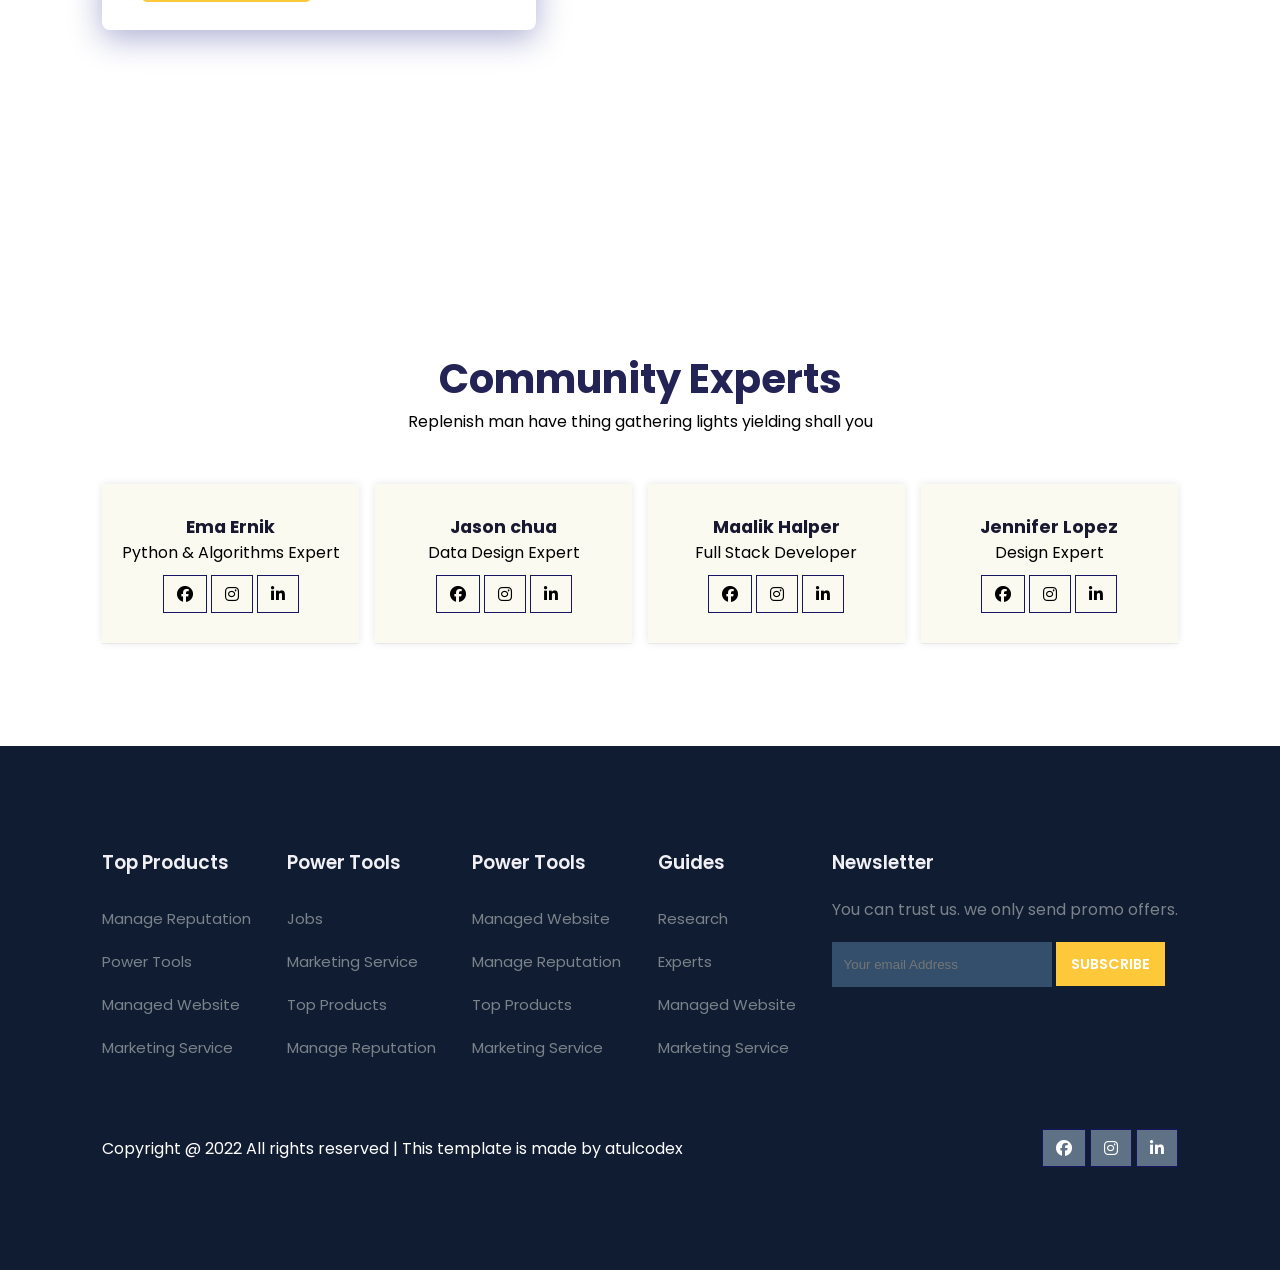
==== commit 64eff364: "Update index.html" ====
--- a/index.html
+++ b/index.html
@@ -39,7 +39,7 @@
 	<!-- Hero section starts from here -->
 	<section id="home">
 		<h2>
-			Live Your Life In Every Bite
+			CHARRED OAK
 		</h2>
 		<p>
 			The goodness of food goes far beyond mere sustenance; it is a sensory experience that brings immense joy and comfort. A truly spectacular meal—one that engages your palate with perfectly balanced flavors and rich textures—offers a glimpse of heaven on earth.
@@ -53,7 +53,7 @@
 
 	<!-- Features section starts from here -->
 	<section id="features">
-		<h1>Other Exquisite Gourmet</h1>
+		<h1>Live Your Life In Every Bite</h1></h1>
 		<p>Indulge in our selection of other exquisite gourmet creations, carefully crafted to delight even the most refined palate. Each dish showcases premium ingredients, artful presentation, and a harmonious blend of flavors inspired by both local and international cuisines—offering a truly memorable dining experience beyond the ordinary.</p>
 		
 
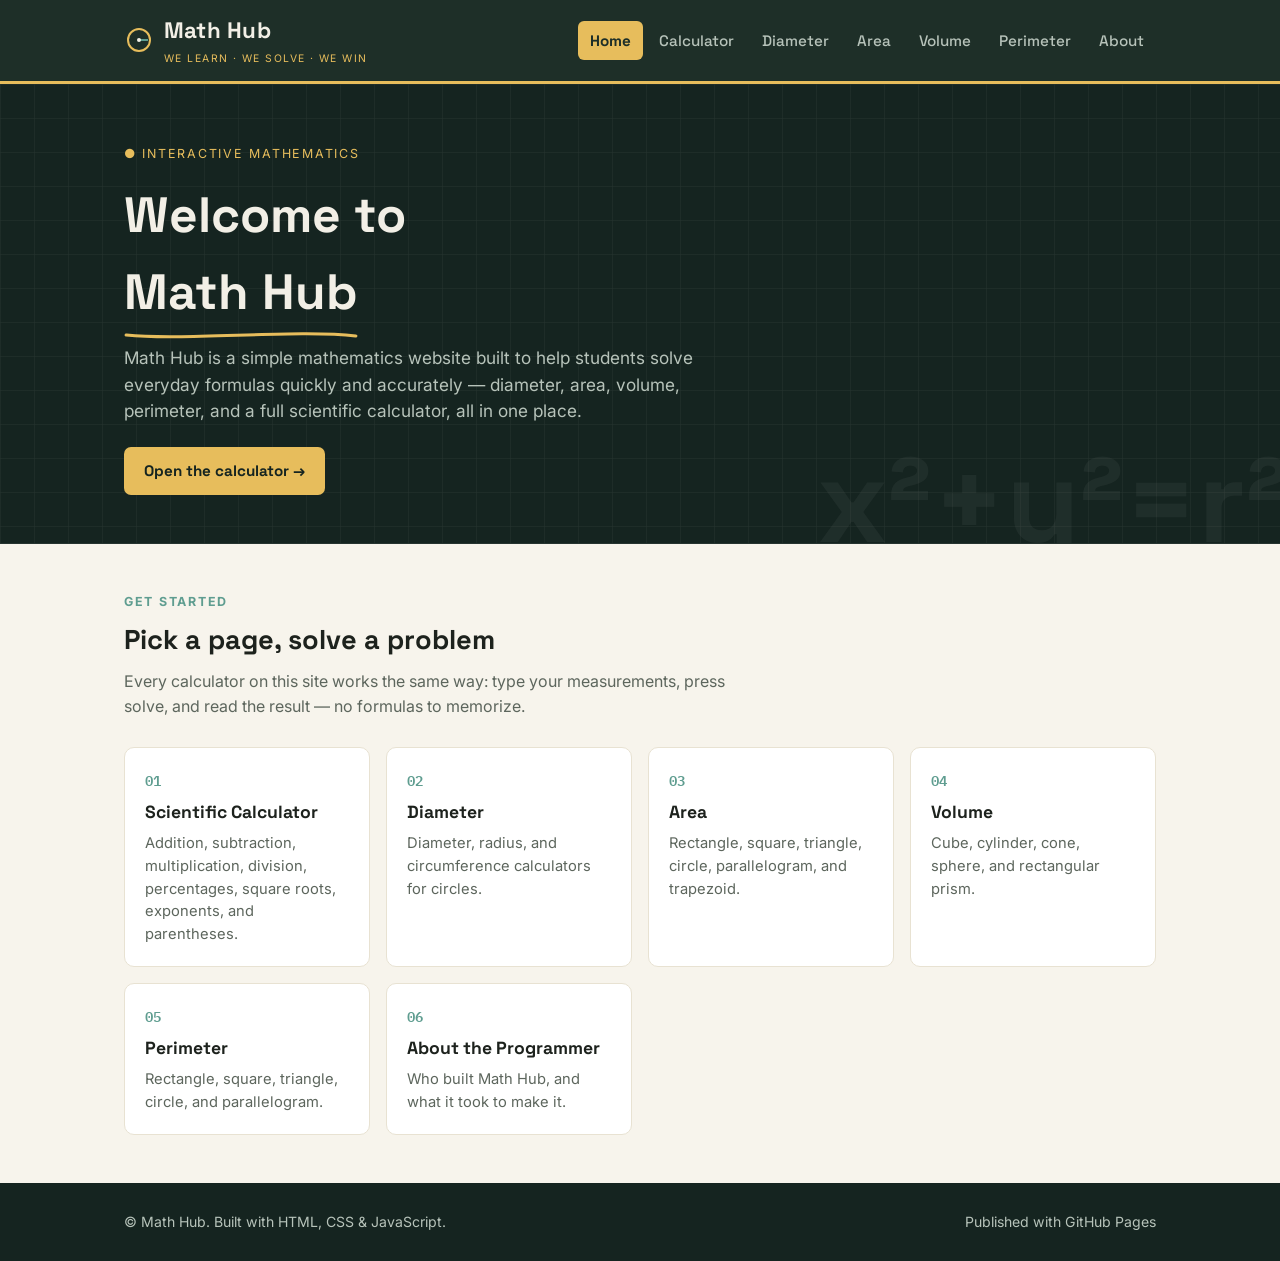
==== commit 6e2d76b3: "Add files via upload" ====
--- a/index.html
+++ b/index.html
@@ -1,357 +1,108 @@
-<<!DOCTYPE html>
-<html lang="en">
-<head>
-	<meta charset="UTF-8">
-	<meta name="viewport" content="width=device-width, initial-scale=1.0">
-	<title>Education Website Template</title>
-
-	<!-- font Awesome CDN link -->
-	<link rel="stylesheet" href="https://cdnjs.cloudflare.com/ajax/libs/font-awesome/6.1.1/css/all.min.css" />
-
-	<!-- External CSS -->
-	<link rel="stylesheet" href="style.css">
-
-	<!-- JQuery CDN link -->
-	<script src="https://code.jquery.com/jquery-3.6.0.min.js" integrity="sha256-/xUj+3OJU5yExlq6GSYGSHk7tPXikynS7ogEvDej/m4=" crossorigin="anonymous"></script>
-</head>
-<body>
-	<!-- Navigation start -->
-	<header>
-	<nav>
-		<img src="img/Designer-removebg-preview.png" class="logo" alt="">
-
-		<div class="navigation">
-			<ul>
-				<i id="menu-close" class="fas fa-times"></i>
-				<li><a href="index.html" class="active">Home</a></li>
-				<li><a href="aboutus.html">About Us</a></li>
-				
-				<li><a href="menu's.html">Menu's</a></li>
-				<li><a href="contactus.html">Contact Us</a></li>
-			</ul>
-
-			<img src="img/menu.png" id="menu-btn" alt="">
-		</div>
-	</nav>
-	<!-- Navigation ends -->
-	</header>
-
-	<!-- Hero section starts from here -->
-	<section id="home">
-		<h2>
-			CHARRED OAK
-		</h2>
-		<p>
-			The goodness of food goes far beyond mere sustenance; it is a sensory experience that brings immense joy and comfort. A truly spectacular meal—one that engages your palate with perfectly balanced flavors and rich textures—offers a glimpse of heaven on earth.
-		</p>
-		<div class="btn">
-			<a href="#" class="yellow">Visit Menu</a>
-		</div>
-	</section>
-	<!-- Hero section ends from here -->
-
-
-	<!-- Features section starts from here -->
-	<section id="features">
-		<h1>Live Your Life In Every Bite</h1></h1>
-		<p>Indulge in our selection of other exquisite gourmet creations, carefully crafted to delight even the most refined palate. Each dish showcases premium ingredients, artful presentation, and a harmonious blend of flavors inspired by both local and international cuisines—offering a truly memorable dining experience beyond the ordinary.</p>
-		
-
-		<div class="fea-base">
-			<div class="fea-box">
-				<i class="fas fa-star"></i>
-				<h3>Menu</h3>
-				<p>
-					Enjoy a variety of delicious dishes made with fresh ingredients, crafted to satisfy every taste and craving.
-				</p>
-			</div>
-
-			<div class="fea-box">
-				<i class="fas fa-award"></i>
-				<h3>desserts</h3>
-				<p>
-					Treat yourself to our delightful selection of sweet desserts, perfectly crafted to satisfy your cravings and end your meal on a delicious note.
-				</p>
-			</div>
-
-			<div class="fea-box">
-				<i class="fas fa-heart"></i>
-				<h3>Drinks</h3>
-				<p>
-					Refresh yourself with our selection of beverages, from classic favorites to specialty drinks, perfect for any mood.
-				</p>
-			</div>
-		</div>
-	</section>
-	<!-- Features section ends from here -->
-
-
-	<!-- Courses section starts from here -->
-	<section id="course">
-		<h1>Our Popular Courses</h1>
-		<p>Tasting Luxury With Every Bite</p>
-
-		<div class="course-box">
-			<div class="courses">
-				<img src="img/steak-tomahawk-d-optimized.webp" alt="">
-				<div class="details">
-					
-					<h6>Filet Mignon with sauté butter carrots</h6>
-
-					<div class="star">
-						<i class="fa-solid fa-star"></i>
-						<i class="fa-solid fa-star"></i>
-						<i class="fa-solid fa-star"></i>
-						<i class="fa-solid fa-star"></i>
-						<i class="fa-solid fa-star"></i>
-
-						<span>4.6</span>
-					</div>
-				</div>
-				<div class="cost">$68.00</div>
-			</div>
-
-			<div class="courses">
-				<img src="img/Seared Sirloin Steak With mushroom Cream Sauce.jpg" alt="">
-				<div class="details">
-					
-					<h6>Seared Sirloin Steak with Mushroom cream Sauce </h6>
-
-					<div class="star">
-						<i class="fa-solid fa-star"></i>
-						<i class="fa-solid fa-star"></i>
-						<i class="fa-solid fa-star"></i>
-						<i class="fa-solid fa-star"></i>
-						<i class="fa-solid fa-star"></i>
-
-						<span>5.0</span>
-					</div>
-				</div>
-				<div class="cost">$65.50</div>
-			</div>
-
-			<div class="courses">
-				<img src="img/Herb-Garlic-Strip-Loin-Steaks-1.jpg" alt="">
-				<div class="details">
-					
-					<h6>Herb Garlic Strip-Loin Steak</h6>
-
-					<div class="star">
-						<i class="fa-solid fa-star"></i>
-						<i class="fa-solid fa-star"></i>
-						<i class="fa-solid fa-star"></i>
-						<i class="fa-solid fa-star"></i>
-						<i class="fa-solid fa-star"></i>
-
-						<span>4.5</span>
-					</div>
-				</div>
-				<div class="cost">$51.55</div>
-			</div>
-
-			<div class="courses">
-				<img src="img/t bone.jpg" alt="">
-				<div class="details">
-					
-					<h6>Charred T-Bone Steak</h6>
-
-					<div class="star">
-						<i class="fa-solid fa-star"></i>
-						<i class="fa-solid fa-star"></i>
-						<i class="fa-solid fa-star"></i>
-						<i class="fa-solid fa-star"></i>
-						<i class="fa-solid fa-star"></i>
-
-						<span>4.8</span>
-					</div>
-				</div>
-				<div class="cost">$60.58</div>
-			</div>
-
-			<div class="courses">
-				<img src="img/Perfect-Pan-Seared-Ribeye-Steak-500x500.jpg" alt="">
-				<div class="details">
-					
-					<h6>Pan-Seared Ribeye Steak</h6>
-
-					<div class="star">
-						<i class="fa-solid fa-star"></i>
-						<i class="fa-solid fa-star"></i>
-						<i class="fa-solid fa-star"></i>
-						<i class="fa-solid fa-star"></i>
-						<i class="fa-solid fa-star"></i>
-
-						<span>4.9</span>
-					</div>
-				</div>
-				<div class="cost">$49.99</div>
-			</div>
-
-			<div class="courses">
-				<img src="img/prime-rib.webp" alt="">
-				<div class="details">
-
-					<h6>Prime Rib with mashed potato and sautéd asparagus</h6>
-
-					<div class="star">
-						<i class="fa-solid fa-star"></i>
-						<i class="fa-solid fa-star"></i>
-						<i class="fa-solid fa-star"></i>
-						<i class="fa-solid fa-star"></i>
-						<i class="fa-solid fa-star"></i>
-
-						<span>5.0</span>
-					</div>
-				</div>
-				<div class="cost">$65.50</div>
-			</div>
-		</div>
-	</section>
-	<!-- Courses section ends from here -->
-
-
-	<!-- Registration section starts from here -->
-	<section id="registration">
-		<div class="reminder">
-			<p>Get Delicious Food At Your Doorstep</p>
-			<h1>Registration To Order</h1>
-
-			
-
-		<div class="form">
-			<h3>Create Your Account</h3>
-
-			<input type="text" placeholder="Name" name="" id="">
-			<input type="email" placeholder="Email ID" name="" id="">
-			<input type="text" placeholder="Contact Number" name="" id="">
-
-			<div class="btn">
-				<a href="#" class="yellow">Submit Form</a>
-			</div>
-		</div>
-	</section>
-	<!-- Registration section ends from here -->
-
-
-	<!-- Experts section starts from here -->
-	<section id="experts">
-		<h1>Community Experts</h1>
-		<p>Replenish man have thing gathering lights yielding shall you</p>
-		<div class="expert-box">
-			<div class="profile">
-				<img src="img/pro1.webp" alt="">
-				<h6>Ema Ernik</h6>
-				<p>Python & Algorithms Expert</p>
-				<div class="pro-links">
-					<i class="fab fa-facebook"></i>
-					<i class="fab fa-instagram"></i>
-					<i class="fab fa-linkedin-in"></i>
-				</div>
-			</div>
-
-			<div class="profile">
-				<img src="img/pro2.webp" alt="">
-				<h6>Jason chua</h6>
-				<p>Data Design Expert</p>
-				<div class="pro-links">
-					<i class="fab fa-facebook"></i>
-					<i class="fab fa-instagram"></i>
-					<i class="fab fa-linkedin-in"></i>
-				</div>
-			</div>
-
-			<div class="profile">
-				<img src="img/pro3.webp" alt="">
-				<h6>Maalik Halper</h6>
-				<p>Full Stack Developer</p>
-				<div class="pro-links">
-					<i class="fab fa-facebook"></i>
-					<i class="fab fa-instagram"></i>
-					<i class="fab fa-linkedin-in"></i>
-				</div>
-			</div>
-
-			<div class="profile">
-				<img src="img/pro4.webp" alt="">
-				<h6>Jennifer Lopez</h6>
-				<p>Design Expert</p>
-				<div class="pro-links">
-					<i class="fab fa-facebook"></i>
-					<i class="fab fa-instagram"></i>
-					<i class="fab fa-linkedin-in"></i>
-				</div>
-			</div>
-		</div>
-	</section>
-	<!-- Experts section ends from here -->
-
-	<!-- Footer section starts from here -->
-	<footer>
-		<div class="footer-col">
-			<h3>Top Products</h3>
-			<li>Manage Reputation</li>
-			<li>Power Tools</li>
-			<li>Managed Website</li>
-			<li>Marketing Service</li>
-		</div>
-
-		<div class="footer-col">
-			<h3>Power Tools</h3>
-			<li>Jobs</li>
-			<li>Marketing Service</li>
-			<li>Top Products</li>
-			<li>Manage Reputation</li>
-		</div>
-
-		<div class="footer-col">
-			<h3>Power Tools</h3>
-			<li>Managed Website</li>
-			<li>Manage Reputation</li>
-			<li>Top Products</li>
-			<li>Marketing Service</li>
-		</div>
-
-		<div class="footer-col">
-			<h3>Guides</h3>
-			<li>Research</li>
-			<li>Experts</li>
-			<li>Managed Website</li>
-			<li>Marketing Service</li>
-		</div>
-
-		<div class="footer-col">
-			<h3>Newsletter</h3>
-			<p>You can trust us. we only send promo offers.</p>
-
-			<div class="subscribe">
-				<input type="email" placeholder="Your email Address">
-				<a href="#" class="yellow">SUBSCRIBE</a>
-			</div>
-		</div>
-
-		<div class="copyright">
-			<p>
-				Copyright @ 2022 All rights reserved | This template is made by <a href="https://atulcodex.com" target="_blank">atulcodex</a>
-			</p>
-			<div class="pro-links">
-				<i class="fab fa-facebook"></i>
-				<i class="fab fa-instagram"></i>
-				<i class="fab fa-linkedin-in"></i>
-			</div>
-		</div>
-	</footer>
-	<!-- Footer section ends from here -->
-
-	<script>
-		// Show menu links on burger click
-		$('#menu-btn').click(function(){
-			$('nav .navigation ul').addClass('active')
-		});
-
-		// Hide navbar on click function
-		$('#menu-close').click(function(){
-			$('nav .navigation ul').removeClass('active')
-		});
-	</script>
-</body>
-</html>
+<!DOCTYPE html>
+<html lang="en">
+<head>
+<meta charset="UTF-8">
+<meta name="viewport" content="width=device-width, initial-scale=1.0">
+<title>Math Hub — We Learn, We Solve, We Win</title>
+<meta name="description" content="Math Hub is an interactive mathematics website with calculators for diameter, area, volume, perimeter, and a full scientific calculator.">
+<link rel="preconnect" href="https://fonts.googleapis.com">
+<link href="https://fonts.googleapis.com/css2?family=Space+Grotesk:wght@500;700&family=Inter:wght@400;500;600&family=IBM+Plex+Mono:wght@500;600&display=swap" rel="stylesheet">
+<link rel="stylesheet" href="style.css">
+</head>
+<body>
+<a class="skip-link" href="#main">Skip to content</a>
+
+<header class="site-header">
+  <div class="wrap">
+    <a class="logo" href="index.html">
+      <svg class="logo-mark" width="30" height="30" viewBox="0 0 30 30" fill="none" aria-hidden="true">
+        <circle cx="15" cy="15" r="11" stroke="#e7bd5c" stroke-width="2"/>
+        <line x1="15" y1="15" x2="24" y2="15" stroke="#5f9d90" stroke-width="2"/>
+        <circle cx="15" cy="15" r="2" fill="#f2efe6"/>
+      </svg>
+      <span>Math Hub<span class="logo-tagline">We Learn · We Solve · We Win</span></span>
+    </a>
+    <nav class="mainnav" aria-label="Main navigation">
+      <ul>
+        <li><a href="index.html" aria-current="page">Home</a></li>
+        <li><a href="calculator.html">Calculator</a></li>
+        <li><a href="diameter.html">Diameter</a></li>
+        <li><a href="area.html">Area</a></li>
+        <li><a href="volume.html">Volume</a></li>
+        <li><a href="perimeter.html">Perimeter</a></li>
+        <li><a href="about.html">About</a></li>
+      </ul>
+    </nav>
+  </div>
+</header>
+
+<main id="main">
+  <section class="banner">
+    <div class="equation-ghost">x²+y²=r²</div>
+    <div class="wrap banner-inner">
+      <span class="eyebrow">● Interactive Mathematics</span>
+      <h1>Welcome to
+        <span class="chalk-underline">Math Hub
+          <svg viewBox="0 0 200 14" preserveAspectRatio="none" aria-hidden="true">
+            <path d="M2 8 C 50 14, 150 2, 198 9" stroke="#e7bd5c" stroke-width="3" fill="none" stroke-linecap="round"/>
+          </svg>
+        </span>
+      </h1>
+      <p class="lede">Math Hub is a simple mathematics website built to help students solve everyday formulas quickly and accurately — diameter, area, volume, perimeter, and a full scientific calculator, all in one place.</p>
+      <a class="btn" href="calculator.html">Open the calculator →</a>
+    </div>
+  </section>
+
+  <section class="section">
+    <div class="wrap">
+      <div class="section-head">
+        <span class="kicker">Get started</span>
+        <h2>Pick a page, solve a problem</h2>
+        <p>Every calculator on this site works the same way: type your measurements, press solve, and read the result — no formulas to memorize.</p>
+      </div>
+      <div class="grid-cards">
+        <a class="feature-card" href="calculator.html">
+          <span class="num">01</span>
+          <h3>Scientific Calculator</h3>
+          <p>Addition, subtraction, multiplication, division, percentages, square roots, exponents, and parentheses.</p>
+        </a>
+        <a class="feature-card" href="diameter.html">
+          <span class="num">02</span>
+          <h3>Diameter</h3>
+          <p>Diameter, radius, and circumference calculators for circles.</p>
+        </a>
+        <a class="feature-card" href="area.html">
+          <span class="num">03</span>
+          <h3>Area</h3>
+          <p>Rectangle, square, triangle, circle, parallelogram, and trapezoid.</p>
+        </a>
+        <a class="feature-card" href="volume.html">
+          <span class="num">04</span>
+          <h3>Volume</h3>
+          <p>Cube, cylinder, cone, sphere, and rectangular prism.</p>
+        </a>
+        <a class="feature-card" href="perimeter.html">
+          <span class="num">05</span>
+          <h3>Perimeter</h3>
+          <p>Rectangle, square, triangle, circle, and parallelogram.</p>
+        </a>
+        <a class="feature-card" href="about.html">
+          <span class="num">06</span>
+          <h3>About the Programmer</h3>
+          <p>Who built Math Hub, and what it took to make it.</p>
+        </a>
+      </div>
+    </div>
+  </section>
+</main>
+
+<footer class="site-footer">
+  <div class="wrap">
+    <span>© <span id="year"></span> Math Hub. Built with HTML, CSS &amp; JavaScript.</span>
+    <span>Published with GitHub Pages</span>
+  </div>
+</footer>
+
+<script src="script.js"></script>
+</body>
+</html>
--- a/style.css
+++ b/style.css
@@ -1,670 +1,476 @@
-@import url('https://fonts.googleapis.com/css2?family=Inter:wght@100;200;300;400;500&family=Poppins:ital,wght@0,100;0,200;0,300;0,400;0,500;0,600;0,700;0,800;0,900;1,700;1,800;1,900&display=swap');
-
-*
-{
-	margin: 0;
-	padding: 0;
-	box-sizing: border-box;
-}
-
-body
-{
-	font-family: 'Poppins', sans-serif;
-}
-
-h1
-{
-	font-size: 2.5rem;
-	font-weight: 700;
-	color: rgb(35, 35, 85);
-}
-
-span
-{
-	font-size: .9rem;
-}
-
-h6
-{
-	font-size: 1.1rem;
-	color: rgb(24, 24, 49);
-}
-
-
-/*------------- Navigation style start ------------*/
-nav
-{
-	position: fixed;
-	width: 100%;
-	background-color: whitesmoke;
-	display: flex;
-	justify-content: space-between;
-	align-items: center;
-	padding-bottom: 0.5%;
-	box-shadow: 2px 2px 10px rgba(0, 0, 0, 0.15);
-	z-index: 1;
-}
-
-nav .logo
-{
-	width: 90px;
-	cursor: pointer;
-}
-
-nav .navigation
-{
-	display: flex;
-}
-
-#menu-btn
-{
-	width: 30px;
-	height: 30px;
-	display: none;
-}
-
-#menu-close
-{
-	display: none;
-}
-
-nav .navigation ul
-{
-	display: flex;
-	justify-content: flex-end;
-	align-items: center;
-}
-
-nav .navigation ul li
-{
-	list-style: none;
-	margin-left: 30px;
-}
-
-nav .navigation ul li a
-{
-	text-decoration: none;
-	color: rgb(21, 21, 100);
-	font-size: 16px;
-	font-weight: 500;
-	transition: 0.3s ease;
-}
-
-nav .navigation ul li a.active,
-nav .navigation ul li a:hover
-{
-	color: palevioletred;
-
-}
-/*------------- Navigation style end ------------*/
-
-
-
-/*------------- Hero section styling start --------------*/
-#home
-{
-	background-image: linear-gradient(rgba(9, 5, 54, 0.3), rgba(5,4,46,0.7)), url("img/gettyimages-1273516682.jpg");
-	height: 100vh;
-	background-size: cover;
-	background-position: center center;
-	display: flex;
-	flex-direction: column;
-	justify-content: center;
-	align-items: center;
-	text-align: center;
-	padding-top: 40px;
-}
-
-#home h2
-{
-	color: #fff;
-	font-size: 2.2rem;
-	letter-spacing: 1px;
-}
-
-#home p
-{
-	width: 80%;
-	color: #fff;
-	font-size: 0.9rem;
-	line-height: 25px;
-	font-family:Arial, Helvetica, sans-serif ;
-	text-align: left;
-	
-	
-}
-
-#home .btn
-{
-	margin-top: 30px;
-}
-
-#home a
-{
-	text-decoration: none;
-	font-size: 0.9rem;
-	padding: 13px 35px;
-	background-color: #fff;
-	font-weight: 600;
-	border-radius: 5px;
-}
-
-#home a.blue
-{
-	color: #fff;
-	background: rgb(21, 21, 100);
-	transition: 0.3s ease;
-}
-
-#home a.blue:hover
-{
-	color: rgb(21, 21, 100);
-	background: #fff;
-}
-
-#home a.yellow
-{
-	color: #fff;
-	background: #fdc938;
-	transition: 0.3s ease;
-}
-
-#home a.yellow:hover
-{
-	color: rgb(21, 21, 100);
-	background: #fff;
-}
-/*------------- Hero section styling end --------------*/
-
-
-/*------------- Features section styling start -------------*/
-#features
-{
-	padding: 5vw 8vw 0 8vw;
-	text-align: center;
-	color: rgb(145, 124, 98);
-}
-
-#features .fea-base
-{
-	display: grid;
-	grid-template-columns: repeat(auto-fit, minmax(320px, 1fr));
-	grid-gap: 1rem;
-	margin-top: 50px;
-}
-
-#features .fea-box
-{
-	background: #edf1f2;
-	text-align: start;
-	padding: 1.2rem;
-	border-radius: 6px;
-}
-
-#features .fea-box i
-{
-	font-size: 2.3rem;
-	color: rgb(44, 44, 80);
-}
-
-#features .fea-box h3
-{
-	font-size: 1.2rem;
-	font-weight: 600;
-	color: rgb(46, 46, 59);
-	padding: 13px 0 7px 0;
-}
-
-#features .fea-box p
-{
-	font-size: 1rem;
-	font-weight: 400;
-	color: rgb(70, 70, 87);
-}
-/*------------- Features section styling end -------------*/
-
-
-/*------------- Courses section styling start ------------*/
-#course
-{
-	padding: 8vw 8vw 8vw 8vw;
-	text-align: center;
-}
-
-#course .course-box
-{
-	display: grid;
-	grid-template-columns: repeat(auto-fit, minmax(320px, 1fr));
-	grid-gap: 1rem;
-	margin-top: 50px;
-}
-
-#course .courses
-{
-	text-align: start;
-	background: #edf1f2;
-	height: 100%;
-	position: relative;
-}
-
-#course .courses img
-{
-	width: 100%;
-	height: 60%;
-	background-size: cover;
-	background-position: center;
-}
-
-#course .courses .details
-{
-	padding: 15px 15px 0 15px;
-}
-
-#course .courses .details i
-{
-	color: #fdc93b;
-	font-size: .9rem;
-}
-
-#course .courses .cost
-{
-	background-color: rgb(74, 74, 136);
-	color: #fff;
-	line-height: 70px;
-	width: 70px;
-	height: 70px;
-	text-align: center;
-	border-radius: 50%;
-	position: absolute;
-	right: 15px;
-	bottom: 100px;
-}
-/*------------- Courses section styling end ------------*/
-
-
-/*------------- Registration section styling start ----------*/
-#registration
-{
-	padding:  6vw 8vw 6vw 8vw;
-	background-image: linear-gradient(rgb(108, 53, 53)), rgb(219, 117, 117) ),url("img/signup.jpg");
-	width: 100%;
-	height: 100%;
-	background-size: cover;
-	background-position: center;
-	display: flex;
-	justify-content: space-between;
-	align-items: center;
-}
-
-#registration .reminder, #registration .reminder h1
-{
-	color: #fff;
-}
-
-#registration .reminder .time
-{
-	display: flex;
-	margin-top: 40px;
-}
-
-#registration .reminder .time .date
-{
-	text-align: center;
-	padding: 13px 33px;
-	background: rgba(255, 255, 255, 0.25);
-	backdrop-filter: blur(4px);
-	box-shadow: 0 8px 32px 0 rgba(31, 38, 135, 0.37);
-	border-radius: 10px;
-	margin: 0 5px 10px 5px;
-	border: 1px solid rgba(255, 255, 255, 0.18);
-	font-size: 1.1rem;
-	font-weight: 600;
-}
-
-#registration .form
-{
-	background: #fff;
-	border-radius: 8px;
-	display: flex;
-	flex-direction: column;
-	padding: 40px;
-	box-shadow: 0 8px 32px 0 rgba(31, 38, 135, 0.37);
-}
-
-#registration .form input
-{
-	margin: 15px 0;
-	padding: 15px 10px;
-	border: 1px solid rgb(84, 40, 241);
-	outline: none;
-}
-
-#registration .form input::placeholder
-{
-	color: #413c3c;
-	font-weight: 500;
-	font-size: 0.9rem;
-}
-
-#registration .form .btn
-{
-	margin-top: 20px;
-}
-
-#registration .form a.yellow
-{
-	text-decoration: none;
-	font-size: 0.9rem;
-	padding: 13px 35px;
-	background-color: #fff;
-	font-weight: 600;
-	border-radius: 5px;
-	color: #fff;
-	background: #fdc938;
-	transition: 0.3s ease;
-}
-
-#registration .form a.yellow:hover
-{
-	color: rgb(21, 21, 100);
-	background: #fff;
-}
-/*------------- Registration section styling end ----------*/
-
-
-
-/*------------- Experts section styling starts ----------*/
-#experts
-{
-	padding: 8vw 8vw 8vw 8vw;
-	text-align: center;
-}
-
-#experts .expert-box
-{
-	display: grid;
-	grid-template-columns: repeat(auto-fit, minmax(250px, 1fr));
-	grid-gap: 1rem;
-	margin-top: 50px;
-}
-
-#experts .expert-box .profile
-{
-	background: #fafaf1;
-	padding: 30px 10px;
-	box-shadow: rgba(17, 17, 26, 0.05) 0px 1px 0px, rgba(17, 17, 26, 0.1) 0px 0px 8px;
-}
-
-#experts .expert-box .profile:hover
-{
-	box-shadow: rgba(0, 0, 0, 0.1) 0px 10px 50px;
-}
-
-.pro-links
-{
-	margin-top: 10px;
-}
-
-.pro-links i
-{
-	padding: 10px 13px;
-	border: 1px solid rgb(21, 21, 100);
-	cursor: pointer;
-	transition: 0.3s ease;
-}
-
-.pro-links i:hover
-{
-	background: rgb(21, 21, 100);
-	color: #fff;
-}
-/*------------- Experts section styling ends ----------*/
-
-
-
-/*------------- Footer section styling starts ------------*/
-footer
-{
-	padding: 8vw;
-	background-color: #101c32;
-	display: flex;
-	justify-content: space-between;
-	align-items: flex-start;
-	flex-wrap: wrap;
-}
-
-footer .footer-col
-{
-	padding-bottom: 40px;
-}
-
-footer h3
-{
-	color: rgb(241, 240, 245);
-	font-weight: 600;
-	padding-bottom: 20px;
-}
-
-footer li
-{
-	list-style: none;
-	color: #7b838a;
-	padding: 10px 0;
-	font-size: 15px;
-	cursor: pointer;
-	transition: 0.3s ease;
-}
-
-footer li:hover
-{
-	color: rgb(241, 240, 245);
-}
-
-footer p
-{
-	color: #7b838a;
-}
-
-footer .subscribe
-{
-	margin-top: 20px;
-}
-
-footer input
-{
-	width: 220px;
-	padding: 15px 12px;
-	background: #334F6C;
-	border: none;
-	outline: none;
-	color: #fff;
-}
-
-footer .subscribe a
-{
-	text-decoration: none;
-	font-size: 0.9rem;
-	padding: 12px 15px;
-	background-color: #fff;
-	font-weight: 600;
-}
-
-footer .subscribe a.yellow
-{
-	color: #fff;
-	background: #fdc93b;
-	transition: 0.3s ease;
-}
-
-footer .subscribe a.yellow:hover
-{
-	color: rgb(21, 21, 100);
-	background: #fff;
-}
-
-footer .copyright
-{
-	margin-top: 20px;
-	width: 100%;
-	display: flex;
-	justify-content: space-between;
-	align-items: center;
-	flex-wrap: wrap;
-}
-
-footer .copyright p, footer .copyright p > a
-{
-	color: #fff;
-	text-decoration: none;
-}
-
-footer .copyright .pro-links
-{
-	margin-top: 0px;
-}
-
-footer .copyright .pro-links i
-{
-	background-color: #5f7185;
-	color: #fff;
-}
-
-footer .copyright .pro-links i:hover
-{
-	background: #fdc93b;
-	color: #2c2c2c;
-}
-/*------------- Footer section styling ends ------------*/
-
-
-
-/*---------------------------------------------------------*/
-/*-------------------- Ipad screen styling ----------------*/
-/*---------------------------------------------------------*/
-@media screen and (max-width: 789px)
-{
-	nav
-	{
-		padding: 15px 20px;
-	}
-
-	nav img
-	{
-		width: 130px;
-	}
-
-	#menu-btn
-	{
-		display: initial;
-	}
-
-	#menu-close
-	{
-		display: initial;
-		font-size: 1.6rem;
-		color: #fff;
-		padding: 30px 0 20px 20px;
-	}
-
-	nav .navigation ul
-	{
-		position: absolute;
-		top: 0;
-		right: -220px;
-		display: flex;
-		flex-direction: column;
-		justify-content: flex-start;
-		align-items: flex-start;
-		width: 220px;
-		height: 100vh;
-		background: rgba(17, 20, 104, 0.45);
-		backdrop-filter: blur(4.5px);
-		border: 1px solid rgba(255, 255, 255, 0.18);
-		transition: 0.3s ease-in;
-	}
-
-	nav .navigation ul.active
-	{
-		right: 0;
-	}
-
-	nav .navigation ul li
-	{
-		padding: 20px 0 20px 40px;
-		margin-left: 0;
-	}
-
-	nav .navigation ul li a
-	{
-		color: #fff;
-	}
-
-	#home
-	{
-		padding: 0px;
-	}
-
-	#home p
-	{
-		width: 90%;
-	}
-
-	#features
-	{
-		padding: 8vw 4vw 0 4vw;
-	}
-
-	#course
-	{
-		padding: 8vw 4vw 8vw 4vw;
-	}
-
-	#registration
-	{
-		padding: 6vw 4vw 6vw 4vw;
-		gap: 2.2rem;
-	}
-
-	#registration .reminder .time
-	{
-		display: flex;
-		justify-content: space-between;
-		flex-wrap: wrap;
-		margin-top: 40px;
-	}
-
-	#experts
-	{
-		padding: 8vw 4vw 6vw 4vw;
-	}
-
-	footer .copyright .pro-links
-	{
-		margin-top: 20px;
-	}
-}
-
-
-@media screen and (max-width: 475px)
-{
-	#registration
-	{
-		flex-direction: column;
-	}
-
-	.reminder p, .reminder h1
-	{
-		text-align: center;
-	}
-
-	.reminder h1
-	{
-		font-size: 1.8rem;
-	}
-
-	#registration .reminder .time
-	{
-		justify-content: space-evenly;
-		margin-top: 20px;
-	}
-}+/* ===========================================================
+   Math Hub — stylesheet
+   Theme: chalkboard + worksheet. Dark chalkboard for hero/nav
+   accents, warm paper for reading surfaces, mono type for
+   every number a user actually solves for.
+=========================================================== */
+
+:root {
+  --board:        #1e2f28;
+  --board-deep:   #152420;
+  --chalk:        #f2efe6;
+  --chalk-dim:    #b7c3ba;
+  --paper:        #f7f4ec;
+  --paper-line:   #e8e2d2;
+  --ink:          #1d221d;
+  --ink-dim:      #5d665d;
+  --yellow:       #e7bd5c;
+  --teal:         #5f9d90;
+  --coral:        #d6836f;
+  --radius:       10px;
+  --shadow:       0 2px 0 rgba(29,34,29,0.08);
+  --maxw:         1080px;
+}
+
+* { box-sizing: border-box; }
+
+html { scroll-behavior: smooth; }
+
+body {
+  margin: 0;
+  background: var(--paper);
+  color: var(--ink);
+  font-family: 'Inter', system-ui, sans-serif;
+  font-size: 16px;
+  line-height: 1.55;
+}
+
+h1, h2, h3, .logo, nav a, .btn {
+  font-family: 'Space Grotesk', 'Inter', sans-serif;
+}
+
+.mono, .calc-formula, .calc-output output, .calc-output .value, .display {
+  font-family: 'IBM Plex Mono', monospace;
+}
+
+a { color: inherit; }
+
+img { max-width: 100%; display: block; }
+
+.wrap {
+  max-width: var(--maxw);
+  margin: 0 auto;
+  padding: 0 24px;
+}
+
+/* ---------- Skip link / focus ---------- */
+.skip-link {
+  position: absolute;
+  left: -999px;
+  top: auto;
+  background: var(--yellow);
+  color: var(--ink);
+  padding: 10px 16px;
+  z-index: 100;
+}
+.skip-link:focus { left: 12px; top: 12px; }
+
+:focus-visible {
+  outline: 3px solid var(--teal);
+  outline-offset: 2px;
+}
+
+@media (prefers-reduced-motion: reduce) {
+  * { animation: none !important; transition: none !important; scroll-behavior: auto !important; }
+}
+
+/* ---------- Nav ---------- */
+.site-header {
+  background: var(--board);
+  color: var(--chalk);
+  position: sticky;
+  top: 0;
+  z-index: 50;
+  border-bottom: 3px solid var(--yellow);
+}
+
+.site-header .wrap {
+  display: flex;
+  align-items: center;
+  justify-content: space-between;
+  padding-top: 14px;
+  padding-bottom: 14px;
+  flex-wrap: wrap;
+  gap: 12px;
+}
+
+.logo {
+  display: flex;
+  align-items: center;
+  gap: 10px;
+  font-weight: 700;
+  font-size: 1.4rem;
+  letter-spacing: 0.01em;
+  color: var(--chalk);
+  text-decoration: none;
+}
+
+.logo-mark { flex-shrink: 0; }
+
+.logo-tagline {
+  display: block;
+  font-family: 'Inter', sans-serif;
+  font-size: 0.65rem;
+  font-weight: 400;
+  letter-spacing: 0.14em;
+  text-transform: uppercase;
+  color: var(--yellow);
+  margin-top: 2px;
+}
+
+nav.mainnav ul {
+  list-style: none;
+  display: flex;
+  gap: 4px;
+  margin: 0;
+  padding: 0;
+  flex-wrap: wrap;
+}
+
+nav.mainnav a {
+  display: inline-block;
+  text-decoration: none;
+  color: var(--chalk-dim);
+  font-size: 0.95rem;
+  font-weight: 500;
+  padding: 8px 12px;
+  border-radius: 6px;
+  transition: background 0.15s, color 0.15s;
+}
+
+nav.mainnav a:hover { background: rgba(242,239,230,0.08); color: var(--chalk); }
+
+nav.mainnav a[aria-current="page"] {
+  color: var(--board);
+  background: var(--yellow);
+  font-weight: 700;
+}
+
+/* ---------- Hero / banner ---------- */
+.banner {
+  background: var(--board-deep);
+  color: var(--chalk);
+  position: relative;
+  overflow: hidden;
+  padding: 56px 0 48px;
+  border-bottom: 1px solid rgba(242,239,230,0.08);
+}
+
+.banner::before {
+  content: "";
+  position: absolute;
+  inset: 0;
+  opacity: 0.07;
+  background-image:
+    linear-gradient(rgba(242,239,230,.6) 1px, transparent 1px),
+    linear-gradient(90deg, rgba(242,239,230,.6) 1px, transparent 1px);
+  background-size: 34px 34px;
+  pointer-events: none;
+}
+
+.banner .equation-ghost {
+  position: absolute;
+  right: -10px;
+  bottom: -18px;
+  font-family: 'Space Grotesk', sans-serif;
+  font-size: 7.5rem;
+  font-weight: 700;
+  color: rgba(242,239,230,0.05);
+  pointer-events: none;
+  line-height: 1;
+  white-space: nowrap;
+}
+
+.banner-inner { position: relative; }
+
+.eyebrow {
+  display: inline-flex;
+  align-items: center;
+  gap: 8px;
+  font-size: 0.78rem;
+  letter-spacing: 0.14em;
+  text-transform: uppercase;
+  color: var(--yellow);
+  margin-bottom: 14px;
+}
+
+.banner h1 {
+  font-size: clamp(2rem, 4.5vw, 3.1rem);
+  margin: 0 0 14px;
+  max-width: 16ch;
+}
+
+.chalk-underline {
+  display: inline-block;
+  position: relative;
+}
+.chalk-underline svg {
+  position: absolute;
+  left: 0; right: 0; bottom: -10px;
+  width: 100%; height: 14px;
+}
+
+.banner p.lede {
+  max-width: 56ch;
+  color: var(--chalk-dim);
+  font-size: 1.08rem;
+  margin: 0 0 22px;
+}
+
+.btn {
+  display: inline-flex;
+  align-items: center;
+  gap: 8px;
+  text-decoration: none;
+  background: var(--yellow);
+  color: var(--board-deep);
+  font-weight: 700;
+  padding: 12px 20px;
+  border-radius: 7px;
+  border: none;
+  cursor: pointer;
+  font-size: 0.95rem;
+  box-shadow: var(--shadow);
+  transition: transform 0.12s ease;
+}
+.btn:hover { transform: translateY(-1px); }
+.btn.secondary {
+  background: transparent;
+  color: var(--chalk);
+  border: 1.5px solid rgba(242,239,230,0.35);
+  box-shadow: none;
+}
+.btn.small { padding: 8px 14px; font-size: 0.85rem; }
+
+/* ---------- Sections ---------- */
+main { display: block; }
+
+.section {
+  padding: 48px 0;
+}
+.section + .section { border-top: 1px solid var(--paper-line); }
+
+.section-head { margin-bottom: 28px; max-width: 62ch; }
+.section-head .kicker {
+  font-size: 0.78rem;
+  letter-spacing: 0.14em;
+  text-transform: uppercase;
+  color: var(--teal);
+  font-weight: 700;
+  margin-bottom: 8px;
+  display: block;
+}
+.section-head h2 { font-size: 1.7rem; margin: 0 0 8px; }
+.section-head p { color: var(--ink-dim); margin: 0; }
+
+/* ---------- Cards (home page feature grid) ---------- */
+.grid-cards {
+  display: grid;
+  grid-template-columns: repeat(auto-fit, minmax(220px, 1fr));
+  gap: 16px;
+}
+.feature-card {
+  background: #fff;
+  border: 1px solid var(--paper-line);
+  border-radius: var(--radius);
+  padding: 20px;
+  text-decoration: none;
+  color: var(--ink);
+  transition: transform 0.15s, box-shadow 0.15s;
+}
+.feature-card:hover {
+  transform: translateY(-3px);
+  box-shadow: 0 10px 24px rgba(30,47,40,0.1);
+}
+.feature-card .num {
+  font-family: 'IBM Plex Mono', monospace;
+  color: var(--teal);
+  font-size: 0.85rem;
+  font-weight: 600;
+}
+.feature-card h3 { margin: 6px 0 6px; font-size: 1.1rem; }
+.feature-card p { margin: 0; color: var(--ink-dim); font-size: 0.92rem; }
+
+/* ---------- Calculator cards ---------- */
+.calc-grid {
+  display: grid;
+  grid-template-columns: repeat(auto-fit, minmax(280px, 1fr));
+  gap: 20px;
+}
+
+.calc-card {
+  background: #fff;
+  border: 1.5px dashed #c9c0a4;
+  border-radius: var(--radius);
+  padding: 20px 20px 22px;
+}
+
+.calc-card h3 {
+  margin: 0 0 4px;
+  font-size: 1.05rem;
+  display: flex;
+  align-items: center;
+  gap: 8px;
+}
+.calc-card h3 .pin {
+  width: 8px; height: 8px; border-radius: 50%;
+  background: var(--coral); flex-shrink: 0;
+}
+
+.calc-formula {
+  background: var(--board);
+  color: var(--yellow);
+  font-size: 0.92rem;
+  padding: 8px 12px;
+  border-radius: 6px;
+  margin: 10px 0 14px;
+  display: inline-block;
+}
+
+.calc-fields { display: flex; flex-direction: column; gap: 10px; margin-bottom: 12px; }
+
+.field {
+  display: flex;
+  flex-direction: column;
+  gap: 4px;
+}
+.field label { font-size: 0.82rem; color: var(--ink-dim); font-weight: 600; }
+.field input {
+  font-family: 'IBM Plex Mono', monospace;
+  font-size: 1rem;
+  padding: 9px 10px;
+  border: 1.5px solid var(--paper-line);
+  border-radius: 6px;
+  background: var(--paper);
+  color: var(--ink);
+}
+.field input:focus { border-color: var(--teal); background: #fff; }
+
+.calc-solve {
+  background: var(--teal);
+  color: #fff;
+  border: none;
+  padding: 9px 16px;
+  border-radius: 6px;
+  font-weight: 700;
+  cursor: pointer;
+  font-size: 0.9rem;
+  width: 100%;
+}
+.calc-solve:hover { background: #517f74; }
+
+.calc-output {
+  margin-top: 12px;
+  background: var(--paper);
+  border: 1px solid var(--paper-line);
+  border-radius: 6px;
+  padding: 10px 12px;
+  font-size: 0.95rem;
+  min-height: 22px;
+}
+.calc-output .value { font-weight: 700; color: var(--board); }
+.calc-output.error .value { color: var(--coral); }
+
+/* ---------- Scientific calculator ---------- */
+.sci-calc {
+  max-width: 360px;
+  background: var(--board);
+  border-radius: 16px;
+  padding: 18px;
+  box-shadow: 0 12px 30px rgba(21,36,32,0.35);
+}
+.display {
+  background: #10201b;
+  color: var(--yellow);
+  font-size: 1.8rem;
+  text-align: right;
+  padding: 18px 14px;
+  border-radius: 10px;
+  margin-bottom: 12px;
+  min-height: 34px;
+  overflow-x: auto;
+  white-space: nowrap;
+}
+.display .expr { color: var(--chalk-dim); font-size: 0.95rem; display: block; min-height: 1.2em; }
+.keys {
+  display: grid;
+  grid-template-columns: repeat(4, 1fr);
+  gap: 8px;
+}
+.keys button {
+  font-family: 'IBM Plex Mono', monospace;
+  font-size: 1.05rem;
+  padding: 14px 0;
+  border-radius: 8px;
+  border: none;
+  background: #2a3f36;
+  color: var(--chalk);
+  cursor: pointer;
+}
+.keys button:hover { background: #354c42; }
+.keys button.op { background: #3c5148; color: var(--yellow); }
+.keys button.eq { background: var(--yellow); color: var(--board); font-weight: 700; grid-column: span 2; }
+.keys button.clear { background: var(--coral); color: #fff; }
+
+/* ---------- About page ---------- */
+.about-grid {
+  display: grid;
+  grid-template-columns: 220px 1fr;
+  gap: 32px;
+  align-items: start;
+}
+.about-photo {
+  width: 100%;
+  aspect-ratio: 1;
+  border-radius: var(--radius);
+  object-fit: cover;
+  border: 3px solid var(--board);
+}
+.about-photo.placeholder {
+  display: flex;
+  align-items: center;
+  justify-content: center;
+  background: var(--board);
+  color: var(--chalk-dim);
+  font-size: 0.8rem;
+  text-align: center;
+  padding: 16px;
+}
+.tag-list { display: flex; flex-wrap: wrap; gap: 8px; margin: 10px 0 0; padding: 0; list-style: none; }
+.tag-list li {
+  background: var(--paper);
+  border: 1px solid var(--paper-line);
+  color: var(--ink-dim);
+  font-size: 0.85rem;
+  padding: 5px 12px;
+  border-radius: 999px;
+}
+.reflection {
+  border-left: 3px solid var(--yellow);
+  padding-left: 16px;
+  font-style: italic;
+  color: var(--ink-dim);
+  margin: 18px 0 0;
+}
+
+@media (max-width: 640px) {
+  .about-grid { grid-template-columns: 1fr; }
+  .about-photo { max-width: 200px; }
+  .banner .equation-ghost { display: none; }
+}
+
+/* ---------- Footer ---------- */
+footer.site-footer {
+  background: var(--board-deep);
+  color: var(--chalk-dim);
+  padding: 28px 0;
+  font-size: 0.88rem;
+}
+footer.site-footer .wrap {
+  display: flex;
+  justify-content: space-between;
+  flex-wrap: wrap;
+  gap: 10px;
+}
+footer.site-footer a { color: var(--chalk); text-decoration: none; }
+footer.site-footer a:hover { text-decoration: underline; }
